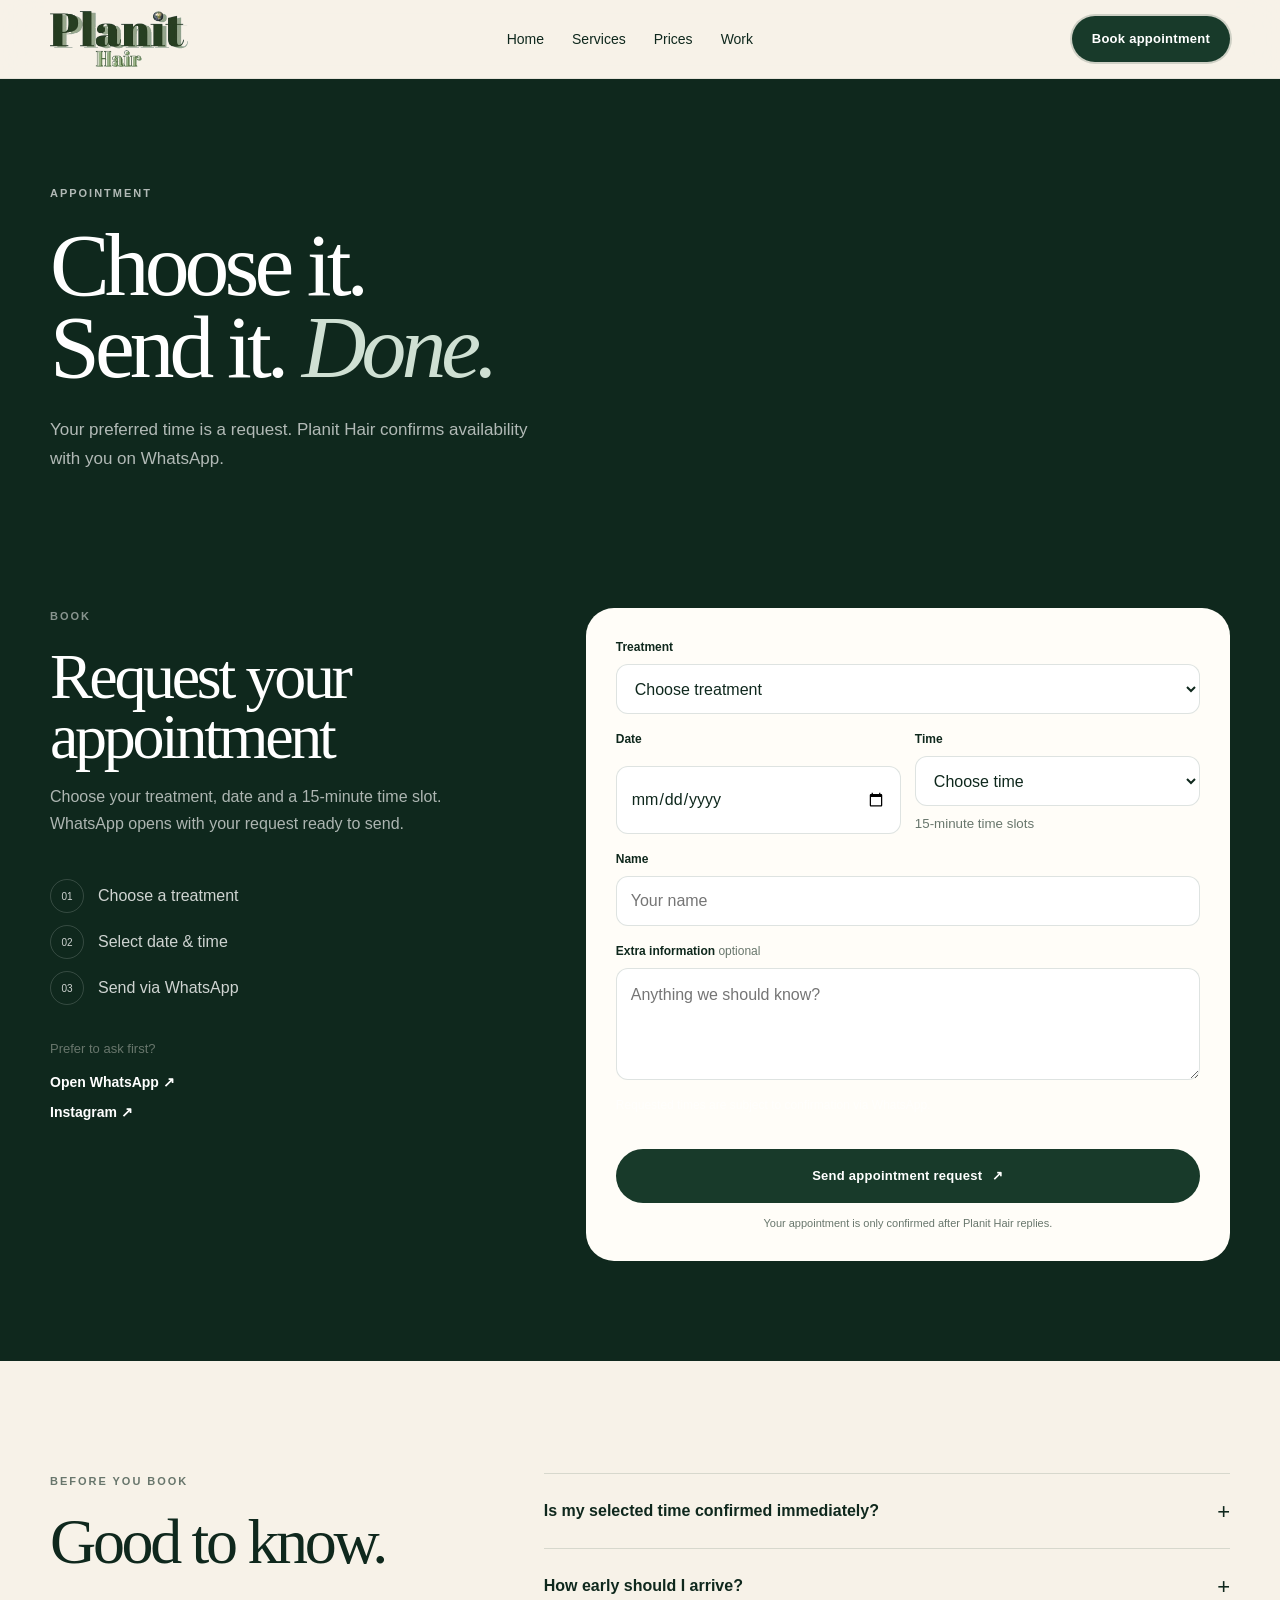
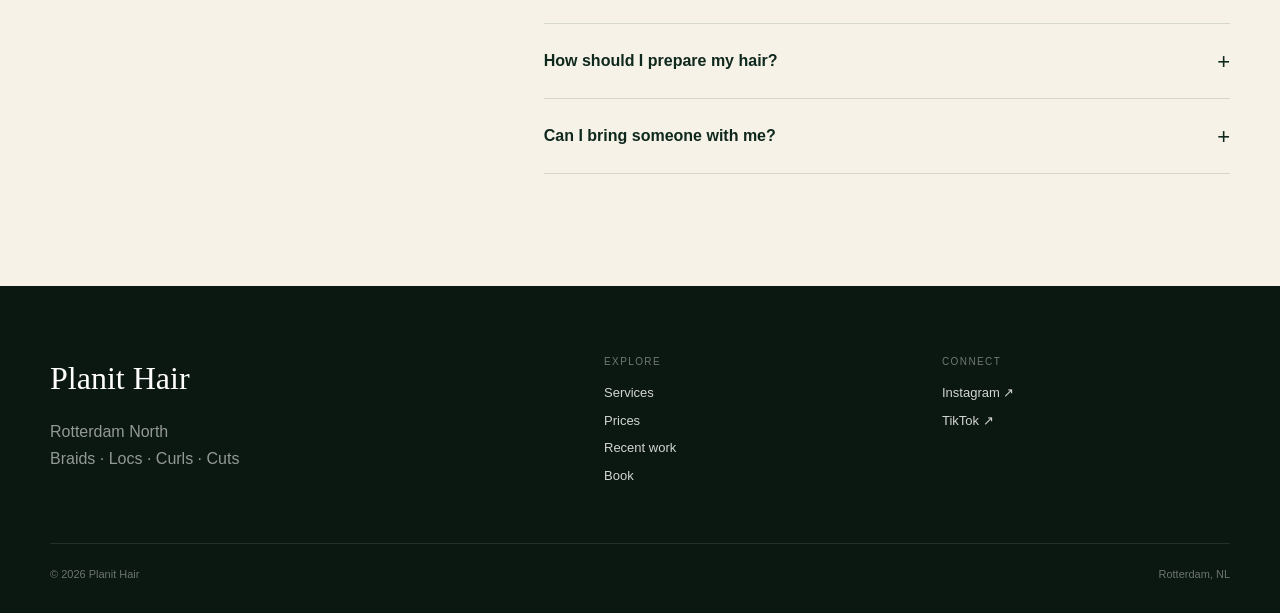
==== book.html @ baf6e661 "Launch Planit Hair multi-page customer website" ====
<!doctype html>
<html lang="en">
<head>
  <meta charset="utf-8" />
  <meta name="viewport" content="width=device-width,initial-scale=1,viewport-fit=cover" />
  <meta name="theme-color" content="#f7f2e8" />
  <title>Book Appointment | Planit Hair Rotterdam</title>
  <meta name="description" content="Request your Planit Hair appointment in Rotterdam. Choose a treatment, date and 15-minute time slot and send via WhatsApp." />
  <meta property="og:title" content="Book Appointment | Planit Hair Rotterdam" />
  <meta property="og:description" content="Request your Planit Hair appointment in Rotterdam. Choose a treatment, date and 15-minute time slot and send via WhatsApp." />
  <meta property="og:type" content="website" />
  <link rel="icon" href="/assets/images/logo.png" />
  
  <link rel="stylesheet" href="/styles.css" />
</head>
<body data-page="book" class="page-book">
  <a class="skip-link" href="#main">Skip to content</a>
  
<header class="site-header" id="top">
  <div class="shell header-inner">
    <a class="brand" href="/" aria-label="Planit Hair home"><img src="/assets/images/logo.png" alt="Planit Hair" /></a>
    
<nav class="desktop-nav" aria-label="Primary navigation">
  <a data-nav="home" href="/">Home</a>
  <a data-nav="services" href="/services">Services</a>
  <a data-nav="prices" href="/prices">Prices</a>
  <a data-nav="work" href="/work">Work</a>
</nav>
    <a class="header-cta" data-nav="book" href="/book">Book appointment</a>
    <button class="menu-button" type="button" aria-expanded="false" aria-controls="mobileMenu" aria-label="Open menu"><span></span><span></span></button>
  </div>
  
<div class="mobile-menu" id="mobileMenu" hidden>
  <div class="shell mobile-menu-inner">
    <a data-nav="home" href="/">Home</a>
    <a data-nav="services" href="/services">Services</a>
    <a data-nav="prices" href="/prices">Prices</a>
    <a data-nav="work" href="/work">Work</a>
    <a class="mobile-menu-book" data-nav="book" href="/book">Book appointment</a>
  </div>
</div>
</header>
  <main id="main">
<section class="page-hero page-hero-book">
  <div class="shell booking-top reveal"><p class="section-kicker">Appointment</p><h1>Choose it. Send it. <em>Done.</em></h1><p>Your preferred time is a request. Planit Hair confirms availability with you on WhatsApp.</p></div>
</section>
<section class="booking-section section-pad" id="book">
  <div class="shell booking-layout">
    <div class="booking-copy reveal">
      <p class="section-kicker">Book</p><h2 id="bookingHeadline">Request your appointment.</h2><p id="bookingText">Choose your treatment, date and a 15-minute time slot. WhatsApp opens with your request ready to send.</p>
      <ol class="booking-steps" aria-label="Booking process"><li><span>01</span>Choose a treatment</li><li><span>02</span>Select date & time</li><li><span>03</span>Send via WhatsApp</li></ol>
      <div class="booking-contact"><p>Prefer to ask first?</p><a data-whatsapp-direct href="https://wa.me/31634893324" target="_blank" rel="noreferrer">Open WhatsApp ↗</a><a data-instagram href="https://www.instagram.com/planithair" target="_blank" rel="noreferrer">Instagram ↗</a></div>
    </div>
    <form class="booking-form reveal" id="bookingForm" novalidate>
      <div class="field"><label for="treatment">Treatment</label><select id="treatment" name="treatment" required><option value="">Choose treatment</option></select></div>
      <div class="form-row">
        <div class="field"><label for="date">Date</label><input id="date" name="date" type="date" required /></div>
        <div class="field"><label for="time">Time</label><select id="time" name="time" required><option value="">Choose time</option></select><small>15-minute time slots</small></div>
      </div>
      <div class="field"><label for="name">Name</label><input id="name" name="name" type="text" autocomplete="name" placeholder="Your name" required /></div>
      <div class="field"><label for="notes">Extra information <span>optional</span></label><textarea id="notes" name="notes" rows="4" placeholder="Anything we should know?"></textarea></div>
      <p class="availability-note" id="availabilityNote">Requested times are subject to confirmation via WhatsApp.</p>
      <p class="form-status" id="formStatus" role="status" aria-live="polite"></p>
      <button class="button button-light" type="submit">Send appointment request <span aria-hidden="true">↗</span></button>
      <p class="form-fineprint">Your appointment is only confirmed after Planit Hair replies.</p>
    </form>
  </div>
</section>
<section class="faq-section section-pad">
  <div class="shell faq-layout">
    <div class="reveal"><p class="section-kicker">Before you book</p><h2>Good to know.</h2></div>
    <div class="faq-list reveal">
      <details><summary>Is my selected time confirmed immediately?<span>+</span></summary><p>No. Your selected time is a request. Planit Hair confirms the final appointment through WhatsApp.</p></details>
      <details><summary>How early should I arrive?<span>+</span></summary><p>Please arrive no more than 10 minutes early so the previous appointment can finish comfortably.</p></details>
      <details><summary>How should I prepare my hair?<span>+</span></summary><p>Please arrive with clean, detangled hair unless another preparation has been agreed beforehand.</p></details>
      <details><summary>Can I bring someone with me?<span>+</span></summary><p>Space is limited, so please keep guests to a minimum unless agreed in advance.</p></details>
    </div>
  </div>
</section></main>
  
<footer class="site-footer">
  <div class="shell footer-grid">
    <div><p class="footer-title">Planit Hair</p><p>Rotterdam North<br />Braids · Locs · Curls · Cuts</p></div>
    <div><p class="footer-label">Explore</p><a href="/services">Services</a><a href="/prices">Prices</a><a href="/work">Recent work</a><a href="/book">Book</a></div>
    <div><p class="footer-label">Connect</p><a data-instagram href="https://www.instagram.com/planithair" target="_blank" rel="noreferrer">Instagram ↗</a><a data-tiktok href="https://www.tiktok.com/@planithair?_t=8kdnwwmtk9r&_r=1" target="_blank" rel="noreferrer">TikTok ↗</a></div>
    <div class="footer-bottom"><span>© <span id="year"></span> Planit Hair</span><span>Rotterdam, NL</span></div>
  </div>
</footer>
<a class="mobile-book" href="/book">Book appointment</a>
  <script src="/script.js" defer></script>
</body>
</html>
---- styles.css ----
:root{--ink:#183a2a;--ink-deep:#0f281d;--cream:#f7f2e8;--paper:#fffdf8;--sage:#dfe8dd;--muted:#68766c;--line:rgba(24,58,42,.14);--accent:#183a2a;--white:#fff;--shadow:0 24px 70px rgba(15,40,29,.08);--radius-s:12px;--radius-m:18px;--radius-l:28px;--ease:cubic-bezier(.2,.7,.2,1)}
*{box-sizing:border-box}html{scroll-behavior:smooth}body{margin:0;background:var(--cream);color:var(--ink-deep);font-family:Inter,ui-sans-serif,-apple-system,BlinkMacSystemFont,"Segoe UI",sans-serif;font-size:16px;line-height:1.5;-webkit-font-smoothing:antialiased}img,video{display:block;max-width:100%}a{color:inherit;text-decoration:none}button,input,select,textarea{font:inherit}button{color:inherit}.shell{width:min(1180px,calc(100% - 32px));margin-inline:auto}.skip-link{position:fixed;left:16px;top:16px;z-index:999;background:#fff;padding:10px 14px;border-radius:8px;transform:translateY(-150%)}.skip-link:focus{transform:none}.site-header{position:sticky;top:0;z-index:50;background:rgba(247,242,232,.9);backdrop-filter:blur(18px);border-bottom:1px solid rgba(24,58,42,.08)}.header-inner{height:78px;display:grid;grid-template-columns:auto 1fr auto;align-items:center;gap:28px}.brand{width:138px}.brand img{width:100%;height:auto}.desktop-nav{justify-self:center;display:flex;gap:28px;font-size:14px}.desktop-nav a,.footer-grid a{transition:opacity .16s var(--ease)}.desktop-nav a:hover,.footer-grid a:hover{opacity:.58}.header-cta,.button,.mobile-book{min-height:46px;display:inline-flex;align-items:center;justify-content:center;border-radius:999px;font-size:13px;font-weight:800;letter-spacing:.02em}.header-cta{background:var(--ink);color:#fff;padding:0 20px}.menu-button{display:none;width:46px;height:46px;border:1px solid var(--line);border-radius:50%;background:transparent;place-content:center;gap:5px}.menu-button span{width:18px;height:1.5px;background:var(--ink);display:block}.mobile-menu{border-top:1px solid var(--line);background:var(--cream)}.mobile-menu-inner{display:grid;padding:16px 0 26px}.mobile-menu a{padding:14px 0;font-size:18px;border-bottom:1px solid var(--line)}.mobile-menu-book{border-bottom:0!important;color:var(--ink);font-weight:800}.hero{min-height:760px;display:grid;grid-template-columns:1.02fr .98fr;align-items:center;gap:72px;padding-block:74px}.eyebrow,.section-kicker{margin:0 0 22px;text-transform:uppercase;letter-spacing:.18em;font-size:11px;font-weight:800;color:var(--muted)}.eyebrow{display:flex;gap:12px;align-items:center}.eyebrow span+span:before{content:"";display:inline-block;width:26px;height:1px;background:var(--line);margin:0 12px 3px 0}.hero h1,.statement h2,.section-heading h2,.price-intro h2,.aftercare-intro h2,.booking-copy h2,.faq-layout h2{font-family:Georgia,"Times New Roman",serif;font-weight:400;letter-spacing:-.052em;line-height:.94;margin:0}.hero h1{font-size:clamp(58px,6.3vw,98px);max-width:9ch}.hero h1 em{font-weight:400;color:#496b57}.hero-intro{font-size:18px;line-height:1.7;max-width:580px;color:#53665a;margin:30px 0 0}.hero-actions{display:flex;align-items:center;gap:24px;margin-top:36px}.button{border:0;cursor:pointer;padding:0 23px;transition:transform .18s var(--ease),background .18s var(--ease),color .18s var(--ease)}.button:active{transform:scale(.98)}.button-primary{background:var(--ink);color:#fff}.button-primary:hover{background:#234d38}.text-link{display:inline-flex;align-items:center;gap:9px;font-size:13px;font-weight:800}.text-link span{transition:transform .18s var(--ease)}.text-link:hover span{transform:translate(2px,2px)}.hero-meta{display:flex;gap:18px;flex-wrap:wrap;margin-top:62px;color:var(--muted);font-size:12px;text-transform:uppercase;letter-spacing:.12em}.hero-media{margin:0;position:relative}.hero-media img{width:100%;aspect-ratio:4/5;object-fit:cover;border-radius:var(--radius-l)}.hero-media figcaption{position:absolute;left:-34px;bottom:34px;background:var(--paper);border:1px solid var(--line);padding:15px 18px;border-radius:var(--radius-s);font-family:Georgia,serif;font-size:18px;box-shadow:var(--shadow)}.section-pad{padding-block:112px}.statement{background:var(--ink-deep);color:#fff}.statement-grid{display:grid;grid-template-columns:1fr 2.2fr;gap:70px}.statement .section-kicker{color:rgba(255,255,255,.55)}.statement h2{font-size:clamp(44px,5vw,72px);max-width:13ch}.statement p:not(.section-kicker){max-width:54ch;color:rgba(255,255,255,.68);font-size:17px;line-height:1.75;margin:28px 0 0}.section-heading{display:flex;justify-content:space-between;align-items:end;gap:40px;margin-bottom:50px}.section-heading h2,.price-intro h2,.aftercare-intro h2,.faq-layout h2{font-size:clamp(42px,5vw,68px)}.section-heading>p{max-width:38ch;color:var(--muted);margin:0}.style-grid{display:grid;grid-template-columns:repeat(12,1fr);gap:18px}.style-card{position:relative;min-height:460px;overflow:hidden;border-radius:var(--radius-l);color:#fff;background:#172b20}.style-card:nth-child(1),.style-card:nth-child(4){grid-column:span 7}.style-card:nth-child(2),.style-card:nth-child(3){grid-column:span 5}.style-card img{position:absolute;inset:0;width:100%;height:100%;object-fit:cover;transition:transform .5s var(--ease)}.style-card:after{content:"";position:absolute;inset:0;background:linear-gradient(to top,rgba(8,20,14,.76),rgba(8,20,14,.02) 60%)}.style-card-content{position:absolute;z-index:2;left:28px;right:28px;bottom:28px}.style-card h3{font-family:Georgia,serif;font-size:34px;font-weight:400;margin:0 0 8px}.style-card p{max-width:44ch;color:rgba(255,255,255,.78);margin:0 0 20px}.style-card button{border:0;background:#fff;color:var(--ink);min-height:44px;padding:0 16px;border-radius:999px;font-weight:800;font-size:12px;cursor:pointer}.style-card:hover img{transform:scale(1.025)}.price-section{background:var(--paper)}.price-layout{display:grid;grid-template-columns:.8fr 1.2fr;gap:84px;align-items:start}.price-intro{position:sticky;top:120px}.price-intro>p:not(.section-kicker){max-width:36ch;color:var(--muted);line-height:1.7}.price-tabs{display:inline-flex;background:var(--cream);padding:4px;border-radius:999px;margin-top:26px}.price-tab{border:0;background:transparent;border-radius:999px;min-height:42px;padding:0 19px;font-weight:800;font-size:12px;cursor:pointer}.price-tab.is-active{background:var(--ink);color:#fff}.price-list{border-top:1px solid var(--line)}.price-item{border-bottom:1px solid var(--line)}.price-item summary{list-style:none;display:grid;grid-template-columns:1fr auto auto;gap:18px;align-items:center;min-height:82px;cursor:pointer}.price-item summary::-webkit-details-marker{display:none}.price-item h3{font-size:18px;margin:0}.price-from{color:var(--muted);font-size:13px}.price-toggle{width:34px;height:34px;border-radius:50%;background:var(--cream);display:grid;place-items:center;font-size:20px;transition:transform .18s var(--ease)}.price-item[open] .price-toggle{transform:rotate(45deg)}.price-options{padding:0 52px 20px 0}.price-row{display:flex;justify-content:space-between;gap:20px;padding:11px 0;color:#526157;border-top:1px dashed rgba(24,58,42,.1)}.price-row strong{color:var(--ink);font-size:14px}.price-note{margin:18px 0 0;color:var(--muted);font-size:13px;line-height:1.6}.social-section{background:#101914;color:#fff}.social-section .section-kicker{color:rgba(255,255,255,.48)}.social-section .section-heading h2{color:#fff}.social-section .text-link{color:#fff}.social-grid{display:grid;grid-template-columns:repeat(2,minmax(0,1fr));gap:22px;max-width:860px;margin-inline:auto}.social-card{background:#18231d;border:1px solid rgba(255,255,255,.09);padding:14px;border-radius:24px}.video-wrap{position:relative}.video-wrap video{width:100%;aspect-ratio:9/16;object-fit:cover;background:#000;border-radius:16px}.tiktok-badge{position:absolute;z-index:2;top:16px;left:16px;width:34px;height:34px;object-fit:contain}.view-count{position:absolute;z-index:2;left:16px;bottom:16px;display:inline-flex;gap:7px;align-items:center;background:rgba(0,0,0,.62);backdrop-filter:blur(10px);padding:7px 10px;border-radius:999px;font-size:13px;font-weight:800}.social-card p{color:rgba(255,255,255,.72);font-size:13px;line-height:1.6;margin:16px 4px}.social-card p a{color:#fff}.social-card-link{min-height:46px;display:flex;align-items:center;gap:9px;border-top:1px solid rgba(255,255,255,.1);padding:14px 4px 0;font-size:12px;font-weight:800}.social-card-link img{width:18px;height:18px}.social-card-link span{margin-left:auto}.aftercare-layout{display:grid;grid-template-columns:.85fr 1fr .78fr;gap:54px;align-items:start}.aftercare-intro p:not(.section-kicker){color:var(--muted);max-width:34ch}.aftercare-list{border-top:1px solid var(--line)}.care-row{padding:22px 0;border-bottom:1px solid var(--line)}.care-row span{display:block;color:var(--muted);font-size:11px;letter-spacing:.12em;margin-bottom:8px}.care-row h3{font-family:Georgia,serif;font-size:25px;font-weight:400;margin:0 0 8px}.care-row p{color:var(--muted);margin:0;line-height:1.65}.reminder{background:var(--ink);color:#fff;border-radius:var(--radius-l);padding:28px;display:grid;grid-template-columns:auto 1fr;gap:20px}.reminder>span{font-family:Georgia,serif;font-size:74px;line-height:.8}.reminder strong{font-size:15px}.reminder p{color:rgba(255,255,255,.68);font-size:13px;line-height:1.6;margin:8px 0 0}.booking-section{background:var(--ink-deep);color:#fff}.booking-layout{display:grid;grid-template-columns:.82fr 1.18fr;gap:88px;align-items:start}.booking-section .section-kicker{color:rgba(255,255,255,.5)}.booking-copy h2{font-size:clamp(46px,5vw,72px)}.booking-copy>p:not(.section-kicker){color:rgba(255,255,255,.66);max-width:44ch;line-height:1.7}.booking-steps{list-style:none;padding:0;margin:42px 0 0;display:grid;gap:12px}.booking-steps li{display:flex;align-items:center;gap:14px;color:rgba(255,255,255,.8)}.booking-steps span{width:34px;height:34px;border:1px solid rgba(255,255,255,.16);border-radius:50%;display:grid;place-items:center;font-size:10px}.booking-form{background:var(--paper);color:var(--ink-deep);padding:30px;border-radius:var(--radius-l)}.field{display:grid;gap:8px;margin-bottom:16px}.field label{font-size:12px;font-weight:800}.field label span{font-weight:500;color:var(--muted)}.field input,.field select,.field textarea{width:100%;border:1px solid var(--line);background:#fff;color:var(--ink-deep);border-radius:var(--radius-s);padding:0 14px;min-height:50px;outline:none}.field textarea{padding-top:14px;resize:vertical}.field input:focus,.field select:focus,.field textarea:focus{border-color:var(--ink);box-shadow:0 0 0 3px rgba(24,58,42,.1)}.field small{color:var(--muted)}.form-row{display:grid;grid-template-columns:1fr 1fr;gap:14px}.button-light{width:100%;background:var(--ink);color:#fff;min-height:54px;gap:10px}.form-status{min-height:20px;margin:4px 0 10px;color:#9f3128;font-size:13px}.form-fineprint{font-size:11px;color:var(--muted);text-align:center;margin:12px 0 0}.faq-layout{display:grid;grid-template-columns:.75fr 1.25fr;gap:82px}.faq-list details{border-top:1px solid var(--line)}.faq-list details:last-child{border-bottom:1px solid var(--line)}.faq-list summary{list-style:none;cursor:pointer;min-height:74px;display:flex;align-items:center;justify-content:space-between;gap:20px;font-weight:800}.faq-list summary::-webkit-details-marker{display:none}.faq-list summary span{font-size:22px;font-weight:400;transition:transform .18s var(--ease)}.faq-list details[open] summary span{transform:rotate(45deg)}.faq-list p{color:var(--muted);max-width:62ch;margin:0 0 24px;line-height:1.7}.site-footer{background:#0b1711;color:#fff;padding:68px 0 30px}.footer-grid{display:grid;grid-template-columns:1.4fr .8fr .8fr;gap:50px}.footer-title{font-family:Georgia,serif;font-size:32px;margin:0 0 14px}.footer-grid>div>p:not(.footer-title,.footer-label){color:rgba(255,255,255,.56);line-height:1.7}.footer-label{text-transform:uppercase;letter-spacing:.14em;font-size:10px;color:rgba(255,255,255,.42);margin:0 0 14px}.footer-grid a{display:block;color:rgba(255,255,255,.82);margin:8px 0;font-size:13px}.footer-bottom{grid-column:1/-1;border-top:1px solid rgba(255,255,255,.1);padding-top:22px;display:flex;justify-content:space-between;color:rgba(255,255,255,.4);font-size:11px}.mobile-book{display:none}.reveal{opacity:0;transform:translateY(12px);transition:opacity .5s var(--ease),transform .5s var(--ease)}.reveal.is-visible{opacity:1;transform:none}:focus-visible{outline:3px solid #7ea48c;outline-offset:3px}
@media(max-width:900px){.desktop-nav,.header-cta{display:none}.header-inner{grid-template-columns:1fr auto}.menu-button{display:grid}.hero{grid-template-columns:1fr;gap:42px;min-height:auto;padding-top:48px}.hero h1{max-width:10ch}.hero-media{max-width:680px}.hero-media figcaption{left:18px}.statement-grid,.price-layout,.aftercare-layout,.booking-layout,.faq-layout{grid-template-columns:1fr;gap:44px}.price-intro{position:static}.style-card:nth-child(n){grid-column:span 6;min-height:420px}.social-grid{max-width:none}.section-pad{padding-block:82px}}
@media(max-width:620px){.shell{width:min(100% - 24px,1180px)}.site-header{position:sticky}.header-inner{height:66px}.brand{width:112px}.hero{padding-top:30px;padding-bottom:66px;gap:30px}.hero h1{font-size:55px}.hero-intro{font-size:16px}.hero-actions{align-items:flex-start;flex-direction:column;gap:18px}.hero-meta{margin-top:40px}.hero-media img{border-radius:20px}.hero-media figcaption{left:12px;bottom:12px;font-size:15px}.section-pad{padding-block:68px}.statement-grid{gap:26px}.statement h2,.section-heading h2,.price-intro h2,.aftercare-intro h2,.faq-layout h2{font-size:43px}.section-heading{align-items:flex-start;flex-direction:column;gap:18px;margin-bottom:32px}.style-grid{display:flex;overflow-x:auto;gap:12px;margin-inline:-12px;padding-inline:12px;scroll-snap-type:x mandatory;scrollbar-width:none}.style-grid::-webkit-scrollbar{display:none}.style-card:nth-child(n){flex:0 0 84vw;min-height:470px;scroll-snap-align:start}.style-card-content{left:20px;right:20px;bottom:20px}.price-layout{gap:32px}.price-item summary{min-height:72px}.social-grid{display:flex;overflow-x:auto;gap:12px;margin-inline:-12px;padding-inline:12px;scroll-snap-type:x mandatory;scrollbar-width:none}.social-grid::-webkit-scrollbar{display:none}.social-card{flex:0 0 82vw;scroll-snap-align:start}.aftercare-layout{gap:30px}.booking-layout{gap:36px}.booking-form{padding:20px;border-radius:20px}.form-row{grid-template-columns:1fr}.faq-layout{gap:28px}.footer-grid{grid-template-columns:1fr 1fr}.footer-grid>div:first-child{grid-column:1/-1}.mobile-book{position:fixed;z-index:45;left:12px;right:12px;bottom:max(12px,env(safe-area-inset-bottom));display:flex;background:var(--ink);color:#fff;box-shadow:0 12px 30px rgba(15,40,29,.22)}.site-footer{padding-bottom:96px}}
@media(prefers-reduced-motion:reduce){html{scroll-behavior:auto}.reveal{opacity:1;transform:none;transition:none}.style-card img,.text-link span,.price-toggle,.faq-list summary span{transition:none}}


/* Mobile-first hero + touch polish */
@media(max-width:620px){
  .site-header{background:rgba(247,242,232,.96)}
  .hero{
    position:relative;
    width:100%;
    max-width:none;
    height:calc(100vh - 66px);
    height:calc(100svh - 66px);
    min-height:0;
    margin:0;
    padding:0;
    display:block;
    overflow:hidden;
    isolation:isolate;
    background:var(--ink-deep);
  }
  .hero::before{
    content:"";
    position:absolute;
    inset:0;
    z-index:1;
    background:rgba(7,24,16,.44);
    pointer-events:none;
  }
  .hero-media{
    position:absolute;
    inset:0;
    z-index:0;
    width:100%;
    max-width:none;
    height:100%;
    margin:0;
  }
  .hero-media img{
    width:100%;
    height:100%;
    aspect-ratio:auto;
    object-fit:cover;
    object-position:center 24%;
    border-radius:0;
  }
  .hero-media figcaption{display:none}
  .hero-copy{
    position:relative;
    z-index:2;
    width:100%;
    height:100%;
    padding:clamp(20px,5vw,28px) 18px max(28px,env(safe-area-inset-bottom));
    display:flex;
    flex-direction:column;
    justify-content:flex-end;
    color:#fff;
  }
  .hero .eyebrow{
    margin:0 0 14px;
    color:rgba(255,255,255,.78);
  }
  .hero .eyebrow span+span:before{background:rgba(255,255,255,.34)}
  .hero h1{
    max-width:10ch;
    font-size:clamp(43px,13.4vw,57px);
    line-height:.91;
    letter-spacing:-.055em;
    color:#fff;
  }
  .hero h1 em{color:#e5eee7}
  .hero-intro{
    max-width:34ch;
    margin:16px 0 0;
    color:rgba(255,255,255,.82);
    font-size:14px;
    line-height:1.52;
  }
  .hero-actions{
    margin-top:20px;
    flex-direction:row;
    align-items:center;
    gap:18px;
  }
  .hero-actions .button-primary{
    min-height:50px;
    padding:0 20px;
    background:#fff;
    color:var(--ink-deep);
  }
  .hero-actions .text-link{display:none}
  .hero-meta{display:none}
  .mobile-book{
    transition:transform .2s var(--ease),opacity .2s var(--ease);
    will-change:transform,opacity;
  }
  .mobile-book.is-hidden{
    opacity:0;
    transform:translateY(calc(100% + 26px));
    pointer-events:none;
  }
  .social-grid{
    scroll-padding-inline:12px;
    overscroll-behavior-inline:contain;
  }
  .social-card{
    flex-basis:82vw;
    scroll-snap-align:start;
    scroll-snap-stop:always;
  }
  .video-wrap video{
    touch-action:manipulation;
  }
}
@media(max-width:370px){
  .hero-copy{padding-inline:16px}
  .hero h1{font-size:clamp(40px,13vw,48px)}
  .hero-intro{font-size:13px;line-height:1.45}
  .hero-actions{margin-top:16px}
}


/* Immersive scroll story */
.hero-story{
  position:relative;
  height:300vh;
  height:300svh;
  background:var(--ink-deep);
}
.hero-story .hero{
  position:sticky;
  top:78px;
  width:100%;
  max-width:none;
  height:calc(100vh - 78px);
  height:calc(100svh - 78px);
  min-height:620px;
  margin:0;
  padding:0;
  display:block;
  overflow:hidden;
  color:#fff;
  background:var(--ink-deep);
  isolation:isolate;
}
.hero-slides,
.hero-slide,
.hero-shade{
  position:absolute;
  inset:0;
}
.hero-slide{
  margin:0;
  opacity:0;
  transform:scale(1.025);
  transition:opacity .48s var(--ease),transform .8s var(--ease);
  will-change:opacity,transform;
}
.hero-slide.is-active{
  opacity:1;
  transform:scale(1);
}
.hero-slide img{
  width:100%;
  height:100%;
  object-fit:cover;
  object-position:center 28%;
}
.hero-slide:nth-child(2) img{object-position:center 34%}
.hero-slide:nth-child(3) img{object-position:center 30%}
.hero-shade{
  z-index:1;
  background:linear-gradient(90deg,rgba(7,21,14,.74) 0%,rgba(7,21,14,.42) 44%,rgba(7,21,14,.12) 78%),linear-gradient(0deg,rgba(6,18,12,.48) 0%,transparent 42%);
  pointer-events:none;
}
.hero-story-content{
  position:relative;
  z-index:2;
  height:100%;
}
.hero-story-panel{
  position:absolute;
  left:0;
  top:50%;
  width:min(720px,66vw);
  opacity:0;
  transform:translate3d(0,18px,0);
  pointer-events:none;
  transition:opacity .28s var(--ease),transform .34s var(--ease);
}
.hero-story-panel.is-active{
  opacity:1;
  transform:translate3d(0,-50%,0);
  pointer-events:auto;
}
.hero-story-panel:not(.is-active){
  transform:translate3d(0,calc(-50% + 18px),0);
}
.hero-story-panel .eyebrow{color:rgba(255,255,255,.72)}
.hero-story-panel .eyebrow span+span:before{background:rgba(255,255,255,.3)}
.hero-story-panel h1,
.hero-story-panel h2{
  margin:0;
  color:#fff;
  font-family:Georgia,"Times New Roman",serif;
  font-weight:400;
  letter-spacing:-.055em;
  line-height:.92;
  font-size:clamp(58px,7vw,104px);
  max-width:10ch;
}
.hero-story-panel h1 em,
.hero-story-panel h2 em{
  color:#dce8df;
  font-weight:400;
}
.hero-story-panel .hero-intro{
  color:rgba(255,255,255,.8);
  max-width:48ch;
}
.hero-story-panel .button-primary{
  background:#fff;
  color:var(--ink-deep);
}
.hero-story-panel .text-link{color:#fff}
.hero-final-cta{margin-top:30px}
.hero-story-progress{
  position:absolute;
  z-index:3;
  right:32px;
  top:50%;
  display:grid;
  gap:10px;
  transform:translateY(-50%);
}
.hero-story-progress span{
  display:block;
  width:3px;
  height:34px;
  background:rgba(255,255,255,.28);
  border-radius:99px;
  transition:height .2s var(--ease),background .2s var(--ease);
}
.hero-story-progress span.is-active{
  height:54px;
  background:#fff;
}
.hero-scroll-cue{
  position:absolute;
  z-index:3;
  right:32px;
  bottom:28px;
  display:flex;
  align-items:center;
  gap:10px;
  color:rgba(255,255,255,.72);
  font-size:10px;
  font-weight:800;
  text-transform:uppercase;
  letter-spacing:.16em;
}
.hero-scroll-cue span{
  font-size:15px;
  animation:heroCue 1.6s var(--ease) infinite;
}
@keyframes heroCue{
  0%,100%{transform:translateY(0);opacity:.5}
  50%{transform:translateY(5px);opacity:1}
}
@media(max-width:900px){
  .hero-story .hero{
    top:66px;
    height:calc(100vh - 66px);
    height:calc(100svh - 66px);
    min-height:0;
  }
  .hero-story-content{width:100%;max-width:none}
  .hero-story-panel{
    left:18px;
    right:18px;
    top:auto;
    bottom:max(30px,env(safe-area-inset-bottom));
    width:auto;
    transform:translate3d(0,16px,0);
  }
  .hero-story-panel.is-active{transform:none}
  .hero-story-panel:not(.is-active){transform:translate3d(0,16px,0)}
  .hero-story-panel h1,
  .hero-story-panel h2{
    font-size:clamp(43px,13.4vw,58px);
    max-width:10ch;
  }
  .hero-story-panel .hero-intro{
    margin-top:16px;
    font-size:14px;
    line-height:1.52;
    max-width:34ch;
  }
  .hero-story-panel .hero-actions{
    margin-top:20px;
    flex-direction:row;
    align-items:center;
  }
  .hero-story-panel .hero-actions .text-link{display:none}
  .hero-story-progress{
    right:18px;
    top:22px;
    transform:none;
    display:flex;
    gap:6px;
  }
  .hero-story-progress span{
    width:28px;
    height:3px;
  }
  .hero-story-progress span.is-active{
    width:48px;
    height:3px;
  }
  .hero-scroll-cue{
    right:auto;
    left:18px;
    bottom:auto;
    top:20px;
  }
}
@media(max-width:620px){
  .hero-story{height:300svh}
  .hero-story .hero{
    width:100%;
    height:calc(100svh - 66px);
    margin:0;
  }
  .hero-story .hero::before{display:none}
  .hero-story .hero-media{display:none}
  .hero-story-panel{padding:0}
  .hero-story-panel .eyebrow{margin-bottom:13px}
  .hero-story-panel .hero-actions .button-primary{min-height:50px}
  .hero-slide:nth-child(1) img{object-position:center 24%}
  .hero-slide:nth-child(2) img{object-position:center 34%}
  .hero-slide:nth-child(3) img{object-position:center 30%}
}
@media(prefers-reduced-motion:reduce){
  .hero-story{
    height:auto;
  }
  .hero-story .hero{
    position:relative;
    top:0;
  }
  .hero-slide,
  .hero-story-panel{
    transition:none;
  }
  .hero-slide:not(:first-child),
  .hero-story-panel:not(:first-of-type),
  .hero-story-progress,
  .hero-scroll-cue{
    display:none;
  }
  .hero-scroll-cue span{animation:none}
}


/* Hero story v2 — one gesture, one frame */
.hero-story{
  height:calc(100vh - 78px);
  height:calc(100svh - 78px);
  min-height:620px;
  background:var(--ink-deep);
}
.hero-story .hero{
  position:relative;
  top:0;
  height:100%;
  min-height:100%;
}
.hero-story-progress{
  z-index:4;
}
.hero-story-progress button{
  appearance:none;
  border:0;
  padding:0;
  display:block;
  width:3px;
  height:30px;
  background:rgba(255,255,255,.28);
  border-radius:99px;
  cursor:pointer;
  transition:height .22s var(--ease),width .22s var(--ease),background .22s var(--ease),opacity .22s var(--ease);
}
.hero-story-progress button:hover{background:rgba(255,255,255,.6)}
.hero-story-progress button.is-active{
  height:52px;
  background:#fff;
}
.hero-frame-count{
  position:absolute;
  z-index:4;
  right:31px;
  top:calc(50% + 145px);
  display:flex;
  gap:5px;
  align-items:baseline;
  color:#fff;
  font-variant-numeric:tabular-nums;
}
.hero-frame-count strong{font:400 22px/1 Georgia,serif}
.hero-frame-count span{font-size:10px;letter-spacing:.12em;color:rgba(255,255,255,.55)}
.hero-next-control{
  position:absolute;
  z-index:4;
  right:28px;
  bottom:26px;
  border:0;
  background:transparent;
  color:#fff;
  min-height:44px;
  padding:0;
  display:flex;
  align-items:center;
  gap:11px;
  cursor:pointer;
  text-transform:uppercase;
  letter-spacing:.15em;
  font-size:10px;
  font-weight:800;
}
.hero-next-control b{
  width:38px;height:38px;border:1px solid rgba(255,255,255,.36);border-radius:50%;
  display:grid;place-items:center;font-size:15px;font-weight:400;
  transition:transform .2s var(--ease),background .2s var(--ease),color .2s var(--ease);
}
.hero-next-control:hover b{transform:translateY(3px);background:#fff;color:var(--ink-deep)}
.hero-slide{
  transform:scale(1.045);
  filter:saturate(.92);
  transition:opacity .55s var(--ease),transform .9s var(--ease),filter .55s var(--ease);
}
.hero-slide.is-active{transform:scale(1);filter:saturate(1)}
.hero-story-panel{
  transition:opacity .36s var(--ease),transform .42s var(--ease);
}
.hero-story.is-changing .hero-slide.is-active img{
  animation:heroImageSettle .7s var(--ease) both;
}
@keyframes heroImageSettle{
  from{transform:scale(1.018)}
  to{transform:scale(1)}
}

/* Recent work lookbook */
.work-section{
  overflow:hidden;
  background:var(--cream);
}
.work-heading{
  display:grid;
  grid-template-columns:1fr auto;
  align-items:end;
  gap:48px;
  margin-bottom:42px;
}
.work-heading h2{
  margin:0;
  font:400 clamp(44px,5.4vw,76px)/.94 Georgia,"Times New Roman",serif;
  letter-spacing:-.052em;
}
.work-heading-copy{
  width:min(390px,36vw);
  color:var(--muted);
  line-height:1.65;
}
.work-heading-copy p{margin:0 0 12px}
.work-heading-copy span{
  color:var(--ink);
  text-transform:uppercase;
  letter-spacing:.14em;
  font-size:10px;
  font-weight:800;
}
.work-rail-wrap{width:min(1440px,100%);margin-inline:auto}
.work-rail{
  display:grid;
  grid-auto-flow:column;
  grid-template-rows:repeat(2,235px);
  grid-auto-columns:215px;
  gap:14px;
  overflow-x:auto;
  overscroll-behavior-inline:contain;
  scroll-snap-type:x proximity;
  scroll-padding-inline:max(16px,calc((100vw - 1180px)/2));
  padding:0 max(16px,calc((100vw - 1180px)/2)) 10px;
  scrollbar-width:none;
  cursor:grab;
  user-select:none;
  touch-action:pan-x pan-y;
}
.work-rail::-webkit-scrollbar{display:none}
.work-rail.is-dragging{cursor:grabbing;scroll-snap-type:none}
.work-card{
  position:relative;
  margin:0;
  min-width:0;
  overflow:hidden;
  border-radius:18px;
  background:#d9dfd7;
  color:#fff;
  scroll-snap-align:center;
  isolation:isolate;
}
.work-card-tall{grid-row:span 2}
.work-card img{
  width:100%;
  height:100%;
  object-fit:cover;
  pointer-events:none;
  transition:transform .6s var(--ease),filter .4s var(--ease);
}
.work-card::after{
  content:"";
  position:absolute;
  inset:0;
  background:linear-gradient(to top,rgba(8,20,14,.72),transparent 48%);
  pointer-events:none;
}
.work-card>div{
  position:absolute;
  z-index:2;
  left:16px;right:16px;bottom:15px;
  display:flex;
  align-items:end;
  justify-content:space-between;
  gap:12px;
}
.work-card span{
  font-size:10px;
  letter-spacing:.14em;
  color:rgba(255,255,255,.65);
}
.work-card strong{
  font:400 21px/1.05 Georgia,serif;
  text-align:right;
}
.work-card:hover img{transform:scale(1.035)}
.work-progress{
  width:min(1180px,calc(100% - 32px));
  height:1px;
  margin:22px auto 0;
  background:rgba(24,58,42,.15);
  overflow:hidden;
}
.work-progress span{
  display:block;
  width:16%;
  height:100%;
  background:var(--ink);
  transform-origin:left center;
  transition:width .12s linear;
}

/* gentle life elsewhere */
.style-card,
.social-card,
.reminder,
.booking-form{
  transition:transform .25s var(--ease),box-shadow .25s var(--ease);
}
@media(hover:hover){
  .style-card:hover{transform:translateY(-3px)}
  .social-card:hover{transform:translateY(-3px)}
  .reminder:hover,.booking-form:hover{transform:translateY(-2px)}
}

.statement,.styles-section,.price-section,.social-section,.aftercare-section,.booking-section,.faq-section,.work-section{
  scroll-margin-top:78px;
}

@media(max-width:900px){
  .hero-story{
    height:calc(100vh - 66px);
    height:calc(100svh - 66px);
    min-height:0;
  }
  .hero-story .hero{top:0;height:100%}
  .hero-story-progress{
    right:18px;
    top:20px;
    transform:none;
    display:flex;
    gap:6px;
  }
  .hero-story-progress button{
    width:24px;
    height:3px;
  }
  .hero-story-progress button.is-active{
    width:44px;
    height:3px;
  }
  .hero-frame-count{
    right:18px;
    top:39px;
  }
  .hero-next-control{
    left:18px;
    right:auto;
    bottom:max(18px,env(safe-area-inset-bottom));
  }
  .hero-story-panel{
    bottom:max(82px,calc(env(safe-area-inset-bottom) + 68px));
  }
  .work-heading{
    grid-template-columns:1fr;
    gap:18px;
  }
  .work-heading-copy{width:min(100%,520px)}
}
@media(max-width:620px){
  .hero-story{height:calc(100svh - 66px)}
  .hero-story-panel h1,.hero-story-panel h2{
    font-size:clamp(42px,12.4vw,54px);
    max-width:11ch;
  }
  .hero-story-panel .hero-intro{max-width:31ch}
  .hero-slide:nth-child(1) img{object-position:center 25%}
  .hero-slide:nth-child(2) img{object-position:center 32%}
  .hero-slide:nth-child(3) img{object-position:center 30%}
  .hero-slide:nth-child(4) img{object-position:center 25%}
  .hero-frame-count strong{font-size:18px}
  .hero-frame-count span{font-size:9px}
  .work-section{padding-bottom:76px}
  .work-heading{margin-bottom:28px}
  .work-heading h2{font-size:48px}
  .work-heading-copy p{font-size:14px}
  .work-rail{
    display:flex;
    gap:10px;
    padding:0 12px 8px;
    scroll-padding-inline:12px;
    scroll-snap-type:x mandatory;
    cursor:auto;
  }
  .work-card,.work-card-tall{
    flex:0 0 min(64vw,250px);
    height:min(80vw,312px);
    grid-row:auto;
    scroll-snap-align:center;
    scroll-snap-stop:always;
  }
  .work-card strong{font-size:19px}
  .work-progress{width:calc(100% - 24px);margin-top:17px}
  .statement,.styles-section,.price-section,.social-section,.aftercare-section,.booking-section,.faq-section,.work-section{
    scroll-margin-top:66px;
  }
}
@media(prefers-reduced-motion:reduce){
  .hero-story{
    height:calc(100vh - 78px);
    height:calc(100svh - 78px);
  }
  .hero-story .hero{position:relative;top:0}
  .hero-slide:not(:first-child),
  .hero-story-panel:not(:first-of-type){display:none}
  .hero-story-progress,.hero-frame-count,.hero-next-control{display:none}
  .work-card img,.style-card,.social-card,.reminder,.booking-form{transition:none}
}

/* ===== Multi-page launch layer ===== */
.desktop-nav a.is-active{opacity:1;font-weight:800}
.desktop-nav a.is-active::after{content:"";display:block;height:1px;background:currentColor;margin-top:5px}
.header-cta.is-active{box-shadow:0 0 0 2px rgba(24,58,42,.18)}
.hero-story{height:calc(100vh - 78px)!important;height:calc(100svh - 78px)!important;min-height:620px!important}
.hero-story .hero{height:100%!important;min-height:100%!important;top:0!important}
.hero-panel-cta{margin-top:28px}
.hero-story-panel{pointer-events:none}
.hero-story-panel.is-active{pointer-events:auto}
.hero-frame-count{top:calc(50% + 108px)}
.hero-story-progress button{border:0}
.hero-slide:nth-child(1) img{object-position:center 35%}
.hero-slide:nth-child(2) img{object-position:center 42%}
.hero-slide:nth-child(3) img{object-position:center 30%}
.route-section{background:var(--paper)}
.route-grid{display:grid;grid-template-columns:repeat(2,minmax(0,1fr));gap:14px}
.route-grid-two{grid-template-columns:repeat(2,minmax(0,1fr))}
.route-card{min-height:240px;border:1px solid var(--line);border-radius:24px;padding:25px;display:grid;grid-template-columns:auto 1fr auto;align-items:start;gap:18px;background:var(--cream);transition:transform .22s var(--ease),background .22s var(--ease),box-shadow .22s var(--ease)}
.route-card>span{font-size:10px;letter-spacing:.14em;color:var(--muted)}
.route-card>div{align-self:end}
.route-card p{margin:0 0 8px;text-transform:uppercase;letter-spacing:.15em;font-size:10px;font-weight:800;color:var(--muted)}
.route-card h3{margin:0;font:400 clamp(28px,3vw,42px)/1 Georgia,serif;letter-spacing:-.04em;max-width:12ch}
.route-card>b{font-size:20px;font-weight:400}
.route-card-dark{background:var(--ink-deep);color:#fff;border-color:transparent}
.route-card-dark p,.route-card-dark>span{color:rgba(255,255,255,.6)}
@media(hover:hover){.route-card:hover{transform:translateY(-4px);box-shadow:var(--shadow)}}
.gallery-grid{width:min(1180px,calc(100% - 32px));margin-inline:auto;display:grid;grid-template-columns:repeat(12,1fr);gap:14px}
.gallery-card{position:relative;grid-column:span 4;aspect-ratio:4/5;border:0;padding:0;border-radius:20px;overflow:hidden;background:#d8ded6;color:#fff;cursor:pointer;text-align:left;isolation:isolate}
.gallery-card:nth-child(5n+1){grid-column:span 5}.gallery-card:nth-child(5n+2){grid-column:span 3}.gallery-card:nth-child(5n+3){grid-column:span 4}.gallery-card:nth-child(5n+4){grid-column:span 7;aspect-ratio:16/10}.gallery-card:nth-child(5n){grid-column:span 5;aspect-ratio:16/10}
.gallery-card img{width:100%;height:100%;object-fit:cover;transition:transform .65s var(--ease),filter .35s var(--ease)}
.gallery-card-shade{position:absolute;inset:0;background:linear-gradient(to top,rgba(7,20,13,.72),transparent 48%);z-index:1}
.gallery-card-meta{position:absolute;z-index:2;left:17px;right:17px;bottom:16px;display:grid;grid-template-columns:auto 1fr auto;gap:10px;align-items:end}
.gallery-card-meta small{font-size:9px;letter-spacing:.13em;color:rgba(255,255,255,.66)}
.gallery-card-meta strong{font:400 22px/1 Georgia,serif;text-align:right}.gallery-card-meta i{font-style:normal}
@media(hover:hover){.gallery-card:hover img{transform:scale(1.035);filter:saturate(1.05)}}
.gallery-grid-preview .gallery-card:nth-child(n+6){display:none}
.page-hero{padding:84px 0 72px;background:var(--cream)}
.page-hero-grid{display:grid;grid-template-columns:1fr .82fr;gap:72px;align-items:center}
.page-hero-copy h1,.booking-top h1{margin:0;font:400 clamp(58px,7vw,104px)/.92 Georgia,"Times New Roman",serif;letter-spacing:-.055em;max-width:10ch}
.page-hero-copy h1 em,.booking-top h1 em{font-weight:400;color:#496b57}
.page-hero-copy>p:not(.section-kicker),.booking-top>p:not(.section-kicker){max-width:52ch;color:var(--muted);font-size:17px;line-height:1.7;margin:28px 0 0}
.page-hero-actions{display:flex;align-items:center;gap:22px;margin-top:30px}
.page-hero-media{margin:0;overflow:hidden;border-radius:28px;min-height:560px}
.page-hero-media img{width:100%;height:100%;min-height:560px;object-fit:cover}
.page-hero-services .page-hero-media img{object-position:center 38%}.page-hero-work .page-hero-media img{object-position:center 40%}
.page-hero-compact .page-hero-media{min-height:460px}.page-hero-compact .page-hero-media img{min-height:460px}
.page-hero-book{padding-bottom:20px;background:var(--ink-deep);color:#fff}.booking-top{padding-top:22px;padding-bottom:42px}
.booking-top .section-kicker,.booking-top>p:not(.section-kicker){color:rgba(255,255,255,.68)}.booking-top h1 em{color:#cfe0d3}
.booking-contact{margin-top:34px;display:grid;gap:9px}.booking-contact p{margin:0 0 4px;color:var(--muted);font-size:13px}.booking-contact a{font-weight:800;font-size:14px}
.work-page-section{background:var(--paper)}.split-cta{background:var(--sage)}.split-cta-inner{display:flex;justify-content:space-between;align-items:end;gap:40px}
.split-cta h2,.final-cta h2{margin:0;font:400 clamp(44px,6vw,82px)/.94 Georgia,serif;letter-spacing:-.05em}
.final-cta{background:var(--paper)}.final-cta-inner{text-align:center;display:grid;justify-items:center}.final-cta-inner p:not(.section-kicker){max-width:48ch;color:var(--muted);font-size:17px}.final-cta .button{margin-top:18px}
.booking-section{padding-top:72px}.booking-form,.booking-form *{min-width:0}.booking-form input,.booking-form select,.booking-form textarea{display:block;width:100%;max-width:100%;min-width:0}.booking-form input[type="date"]{-webkit-appearance:none;appearance:none;min-height:58px}.form-row{grid-template-columns:minmax(0,1fr) minmax(0,1fr)}.field{min-width:0}
.availability-note{margin:0;color:rgba(255,255,255,.65);font-size:12px;line-height:1.55}.page-book .mobile-book{display:none!important}.page-book .booking-section{padding-bottom:100px}
@media(max-width:900px){
  .hero-story{height:calc(100svh - 66px)!important;min-height:0!important}.hero-story .hero{height:100%!important}.hero-frame-count{top:40px}.hero-story-panel{bottom:max(78px,calc(env(safe-area-inset-bottom) + 70px))}.hero-panel-cta{margin-top:20px;min-height:48px}
  .page-hero{padding:54px 0}.page-hero-grid{grid-template-columns:1fr;gap:32px}.page-hero-media,.page-hero-media img,.page-hero-compact .page-hero-media,.page-hero-compact .page-hero-media img{min-height:0}.page-hero-media img{aspect-ratio:4/4.8}
  .gallery-card{grid-column:span 6!important;aspect-ratio:4/5!important}
}
@media(max-width:620px){
  .header-inner{height:66px}.brand{width:104px}.menu-button{width:42px;height:42px}.hero-story{height:calc(100svh - 66px)!important}.hero-story-panel{left:16px;right:16px}.hero-story-panel h1,.hero-story-panel h2{font-size:clamp(39px,11.8vw,52px);max-width:10.5ch}.hero-story-panel .hero-intro{font-size:13.5px;max-width:31ch}.hero-story-progress{right:16px}.hero-frame-count{right:16px}.hero-next-control{left:16px}.hero-slide:nth-child(1) img{object-position:center 34%}.hero-slide:nth-child(2) img{object-position:center 42%}.hero-slide:nth-child(3) img{object-position:center 28%}
  .section-pad{padding-block:76px}.route-grid,.route-grid-two{grid-template-columns:1fr}.route-card{min-height:170px;padding:21px}
  .gallery-grid{width:calc(100% - 24px);grid-template-columns:repeat(2,minmax(0,1fr));gap:8px}.gallery-card{grid-column:span 1!important;aspect-ratio:4/5!important;border-radius:14px}.gallery-card:nth-child(3n+1){grid-column:span 2!important;aspect-ratio:16/11!important}.gallery-card-meta{left:12px;right:12px;bottom:12px}.gallery-card-meta strong{font-size:17px}.gallery-grid-preview .gallery-card:nth-child(n+5){display:none}
  .page-hero{padding:42px 0 54px}.page-hero-copy h1,.booking-top h1{font-size:clamp(46px,14vw,64px);max-width:9ch}.page-hero-copy>p:not(.section-kicker),.booking-top>p:not(.section-kicker){font-size:15px;margin-top:20px}.page-hero-actions{align-items:flex-start;flex-direction:column}.page-hero-media{border-radius:20px}.page-hero-media img{aspect-ratio:4/5}.split-cta-inner{align-items:flex-start;flex-direction:column}
  .form-row{grid-template-columns:minmax(0,1fr)!important}.booking-form{padding:24px 18px!important;border-radius:24px!important;overflow:hidden}.booking-form .button{width:100%}.booking-section{padding-bottom:92px}
}
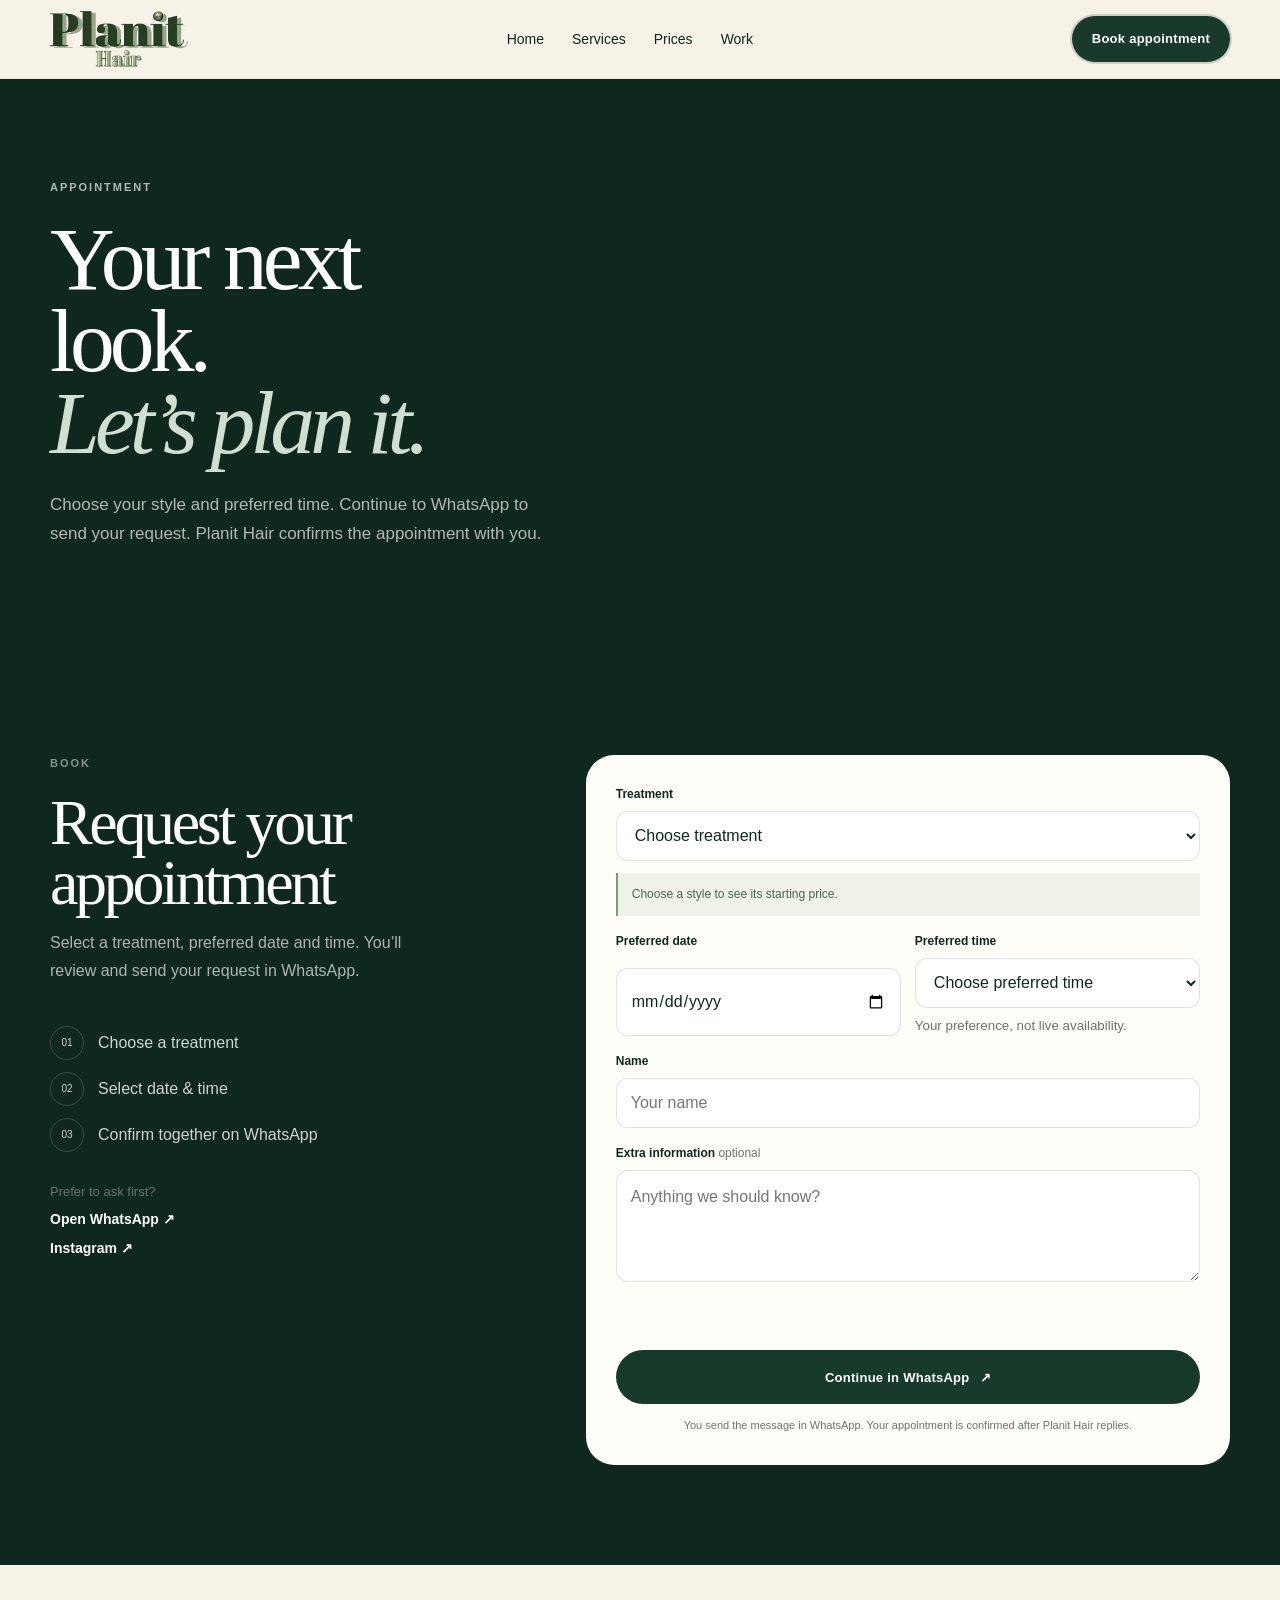
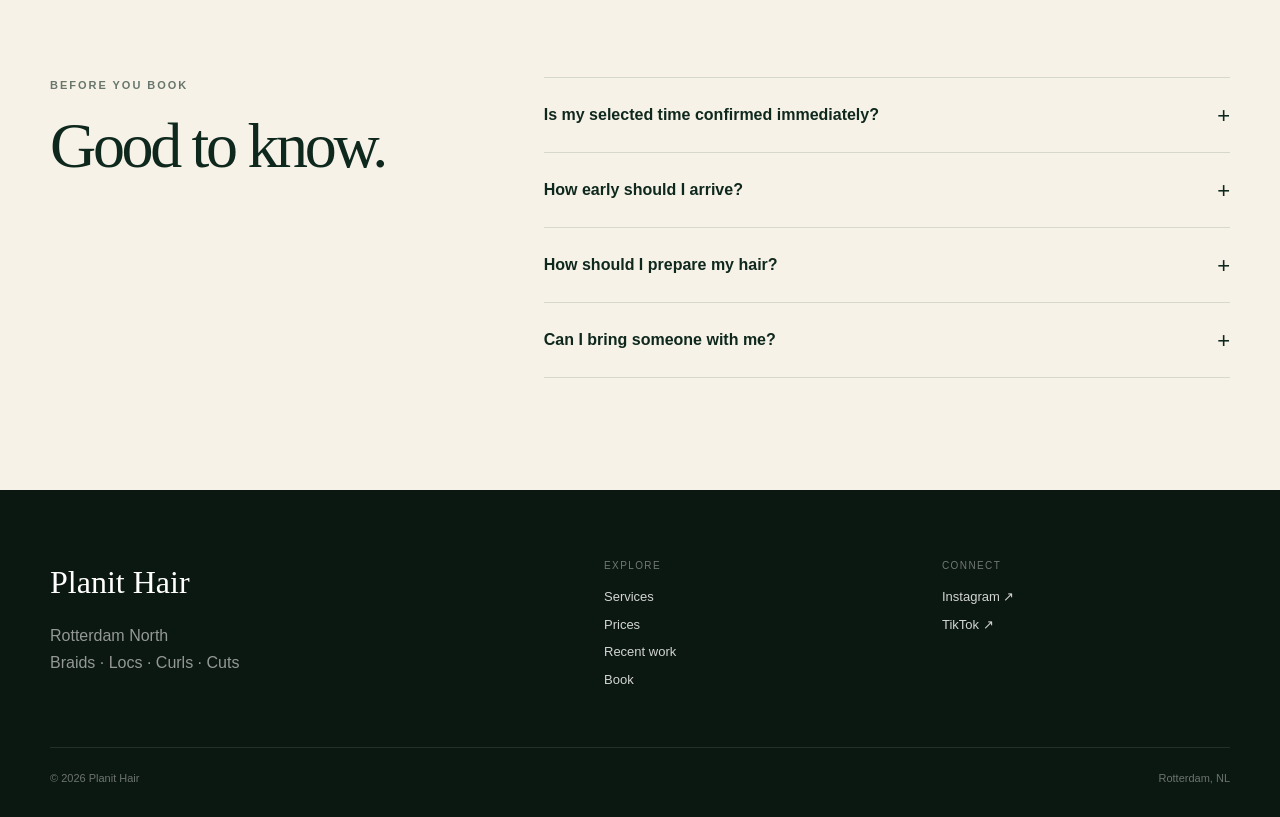
==== commit 604da45c: "Improve customer journey with visible prices and clearer appointment requests" ====
--- a/book.html
+++ b/book.html
@@ -12,6 +12,7 @@
   <link rel="icon" href="/assets/images/logo.png" />
   
   <link rel="stylesheet" href="/styles.css" />
+<link rel="stylesheet" href="/customer-journey.css" />
 </head>
 <body data-page="book" class="page-book">
   <a class="skip-link" href="#main">Skip to content</a>
@@ -42,27 +43,27 @@
 </header>
   <main id="main">
 <section class="page-hero page-hero-book">
-  <div class="shell booking-top reveal"><p class="section-kicker">Appointment</p><h1>Choose it. Send it. <em>Done.</em></h1><p>Your preferred time is a request. Planit Hair confirms availability with you on WhatsApp.</p></div>
+  <div class="shell booking-top reveal"><p class="section-kicker">Appointment</p><h1>Your next look.<br /><em>Let’s plan it.</em></h1><p>Choose your style and preferred time. Continue to WhatsApp to send your request. Planit Hair confirms the appointment with you.</p></div>
 </section>
 <section class="booking-section section-pad" id="book">
   <div class="shell booking-layout">
     <div class="booking-copy reveal">
       <p class="section-kicker">Book</p><h2 id="bookingHeadline">Request your appointment.</h2><p id="bookingText">Choose your treatment, date and a 15-minute time slot. WhatsApp opens with your request ready to send.</p>
-      <ol class="booking-steps" aria-label="Booking process"><li><span>01</span>Choose a treatment</li><li><span>02</span>Select date & time</li><li><span>03</span>Send via WhatsApp</li></ol>
+      <ol class="booking-steps" aria-label="Booking process"><li><span>01</span>Choose a treatment</li><li><span>02</span>Select date & time</li><li><span>03</span>Confirm together on WhatsApp</li></ol>
       <div class="booking-contact"><p>Prefer to ask first?</p><a data-whatsapp-direct href="https://wa.me/31634893324" target="_blank" rel="noreferrer">Open WhatsApp ↗</a><a data-instagram href="https://www.instagram.com/planithair" target="_blank" rel="noreferrer">Instagram ↗</a></div>
     </div>
     <form class="booking-form reveal" id="bookingForm" novalidate>
-      <div class="field"><label for="treatment">Treatment</label><select id="treatment" name="treatment" required><option value="">Choose treatment</option></select></div>
+      <div class="field"><label for="treatment">Treatment</label><select id="treatment" name="treatment" required><option value="">Choose treatment</option></select><div id="bookingPriceHint" class="booking-price-hint" aria-live="polite"></div></div>
       <div class="form-row">
-        <div class="field"><label for="date">Date</label><input id="date" name="date" type="date" required /></div>
-        <div class="field"><label for="time">Time</label><select id="time" name="time" required><option value="">Choose time</option></select><small>15-minute time slots</small></div>
+        <div class="field"><label for="date">Preferred date</label><input id="date" name="date" type="date" required /></div>
+        <div class="field"><label for="time">Preferred time</label><select id="time" name="time" required><option value="">Choose time</option></select><small>Your preference, not live availability.</small></div>
       </div>
       <div class="field"><label for="name">Name</label><input id="name" name="name" type="text" autocomplete="name" placeholder="Your name" required /></div>
       <div class="field"><label for="notes">Extra information <span>optional</span></label><textarea id="notes" name="notes" rows="4" placeholder="Anything we should know?"></textarea></div>
       <p class="availability-note" id="availabilityNote">Requested times are subject to confirmation via WhatsApp.</p>
       <p class="form-status" id="formStatus" role="status" aria-live="polite"></p>
-      <button class="button button-light" type="submit">Send appointment request <span aria-hidden="true">↗</span></button>
-      <p class="form-fineprint">Your appointment is only confirmed after Planit Hair replies.</p>
+      <button class="button button-light" type="submit">Continue in WhatsApp <span aria-hidden="true">↗</span></button>
+      <p class="form-fineprint">You send the message in WhatsApp. Your appointment is confirmed after Planit Hair replies.</p>
     </form>
   </div>
 </section>
--- a/styles.css
+++ b/styles.css
@@ -736,3 +736,445 @@
   .page-hero{padding:42px 0 54px}.page-hero-copy h1,.booking-top h1{font-size:clamp(46px,14vw,64px);max-width:9ch}.page-hero-copy>p:not(.section-kicker),.booking-top>p:not(.section-kicker){font-size:15px;margin-top:20px}.page-hero-actions{align-items:flex-start;flex-direction:column}.page-hero-media{border-radius:20px}.page-hero-media img{aspect-ratio:4/5}.split-cta-inner{align-items:flex-start;flex-direction:column}
   .form-row{grid-template-columns:minmax(0,1fr)!important}.booking-form{padding:24px 18px!important;border-radius:24px!important;overflow:hidden}.booking-form .button{width:100%}.booking-section{padding-bottom:92px}
 }
+
+
+/* launch-ready multi-page layer */
+.desktop-nav a.is-active{font-weight:800;opacity:1}
+.hero-story{height:calc(100svh - 78px)!important;min-height:620px!important}
+.hero-story .hero{height:100%!important;min-height:100%!important;top:0!important}
+.hero-panel-cta{margin-top:26px}
+.hero-slide:nth-child(1) img{object-position:center 34%}.hero-slide:nth-child(2) img{object-position:center 40%}.hero-slide:nth-child(3) img{object-position:center 30%}
+.site-routes{background:var(--paper)}
+.route-grid{display:grid;grid-template-columns:repeat(2,minmax(0,1fr));gap:14px}
+.route-card{min-height:210px;padding:24px;border:1px solid var(--line);border-radius:24px;background:var(--cream);display:grid;grid-template-columns:auto 1fr auto;gap:18px;align-items:start;transition:transform .22s var(--ease),box-shadow .22s var(--ease)}
+.route-card div{align-self:end}.route-card span,.route-card small{font-size:10px;letter-spacing:.14em;text-transform:uppercase;color:var(--muted)}.route-card h3{margin:8px 0 0;font:400 clamp(28px,3vw,42px)/1 Georgia,serif;letter-spacing:-.04em}.route-card b{font-size:20px;font-weight:400}.route-card-dark{background:var(--ink-deep);color:#fff;border-color:transparent}.route-card-dark span,.route-card-dark small{color:rgba(255,255,255,.62)}
+@media(hover:hover){.route-card:hover{transform:translateY(-4px);box-shadow:var(--shadow)}}
+.gallery-grid{display:grid;grid-template-columns:repeat(12,1fr);gap:12px}.gallery-card{grid-column:span 4;position:relative;aspect-ratio:4/5;border:0;padding:0;border-radius:18px;overflow:hidden;background:#d9dfd7;color:#fff;cursor:pointer;text-align:left}.gallery-card:nth-child(5n+1){grid-column:span 5}.gallery-card:nth-child(5n+2){grid-column:span 3}.gallery-card:nth-child(5n+4){grid-column:span 7;aspect-ratio:16/10}.gallery-card:nth-child(5n){grid-column:span 5;aspect-ratio:16/10}.gallery-card img{width:100%;height:100%;object-fit:cover;transition:transform .6s var(--ease)}.gallery-card-shade{position:absolute;inset:0;background:linear-gradient(to top,rgba(8,20,14,.72),transparent 48%)}.gallery-card-meta{position:absolute;left:15px;right:15px;bottom:14px;display:grid;grid-template-columns:auto 1fr auto;gap:10px;align-items:end;z-index:2}.gallery-card-meta small{font-size:9px;letter-spacing:.13em;color:rgba(255,255,255,.68)}.gallery-card-meta strong{font:400 21px/1.05 Georgia,serif;text-align:right}.gallery-card-meta i{font-style:normal}.gallery-preview .gallery-card:nth-child(n+6){display:none}@media(hover:hover){.gallery-card:hover img{transform:scale(1.035)}}
+.page-hero{padding:76px 0 68px;background:var(--cream)}.page-hero-grid{display:grid;grid-template-columns:1fr .82fr;gap:64px;align-items:center}.page-hero-copy h1,.booking-top h1{margin:0;font:400 clamp(58px,7vw,100px)/.92 Georgia,serif;letter-spacing:-.055em;max-width:10ch}.page-hero-copy h1 em,.booking-top h1 em{font-weight:400;color:#496b57}.page-hero-copy>p:not(.section-kicker),.booking-top>p:not(.section-kicker){max-width:52ch;color:var(--muted);font-size:17px;line-height:1.7;margin:26px 0}.page-hero-actions{display:flex;align-items:center;gap:22px}.page-hero-media{margin:0;overflow:hidden;border-radius:26px}.page-hero-media img{width:100%;aspect-ratio:4/5;object-fit:cover}.page-hero-compact .page-hero-media img{aspect-ratio:4/4}.page-hero-book{background:var(--ink-deep);color:#fff}.booking-top{padding:24px 0 40px}.booking-top .section-kicker,.booking-top>p:not(.section-kicker){color:rgba(255,255,255,.68)}.booking-top h1 em{color:#cfe0d3}.booking-contact{margin-top:30px;display:grid;gap:8px}.booking-contact p{margin:0;color:var(--muted);font-size:13px}.final-cta{background:var(--paper)}.final-cta-inner{text-align:center;display:grid;justify-items:center}.final-cta-inner h2{margin:0;font:400 clamp(44px,6vw,80px)/.95 Georgia,serif;letter-spacing:-.05em}.final-cta-inner p:not(.section-kicker){max-width:48ch;color:var(--muted)}
+.booking-form,.booking-form *{min-width:0}.booking-form input,.booking-form select,.booking-form textarea{width:100%;max-width:100%;min-width:0}.booking-form input[type="date"]{-webkit-appearance:none;appearance:none;display:block}.field{min-width:0}.availability-note{margin:0;color:rgba(255,255,255,.66);font-size:12px}.page-book .mobile-book{display:none!important}
+@media(max-width:900px){.hero-story{height:calc(100svh - 66px)!important;min-height:0!important}.page-hero-grid{grid-template-columns:1fr;gap:30px}.route-grid{grid-template-columns:1fr 1fr}.page-hero{padding:52px 0}}
+@media(max-width:620px){.hero-story{height:calc(100svh - 66px)!important}.hero-story-panel h1,.hero-story-panel h2{font-size:clamp(40px,12vw,52px);max-width:10.5ch}.hero-panel-cta{margin-top:18px}.route-grid{grid-template-columns:1fr}.route-card{min-height:160px}.gallery-grid{grid-template-columns:repeat(2,minmax(0,1fr));gap:8px}.gallery-card{grid-column:span 1!important;aspect-ratio:4/5!important;border-radius:14px}.gallery-card:nth-child(3n+1){grid-column:span 2!important;aspect-ratio:16/11!important}.gallery-card-meta{left:11px;right:11px;bottom:11px}.gallery-card-meta strong{font-size:17px}.gallery-preview .gallery-card:nth-child(n+5){display:none}.page-hero{padding:42px 0 54px}.page-hero-copy h1,.booking-top h1{font-size:clamp(46px,14vw,64px);max-width:9ch}.page-hero-copy>p:not(.section-kicker),.booking-top>p:not(.section-kicker){font-size:15px}.page-hero-actions{flex-direction:column;align-items:flex-start}.form-row{grid-template-columns:minmax(0,1fr)!important}.booking-form{padding:24px 18px!important;border-radius:24px!important;overflow:hidden}.booking-form .button{width:100%}.booking-section{padding-bottom:96px}}
+
+/* ===== Scroll-linked hero v3 ===== */
+.hero-story{height:500vh!important;height:500svh!important;min-height:0!important;background:var(--ink-deep)}
+.hero-story .hero{position:sticky!important;top:78px!important;height:calc(100vh - 78px)!important;height:calc(100svh - 78px)!important;min-height:0!important;overflow:hidden}
+.hero-slide{opacity:0;transform:scale(1.045);transition:none!important;will-change:opacity,transform}
+.hero-slide:first-child{opacity:1}
+.hero-slide img{transition:none!important;transform:scale(1.015)}
+.hero-story-panel{opacity:0;transition:none!important;will-change:opacity;pointer-events:none}
+.hero-story-panel:first-child{opacity:1}
+.hero-shade{background:linear-gradient(90deg,rgba(7,21,14,.72) 0%,rgba(7,21,14,.36) 48%,rgba(7,21,14,.08) 82%),linear-gradient(0deg,rgba(6,18,12,.6),transparent 52%)}
+.hero-story-progress button{opacity:.46}.hero-story-progress button.is-active{opacity:1}
+.gallery-card{cursor:zoom-in}
+.gallery-viewer{width:min(980px,calc(100% - 36px));height:min(860px,calc(100dvh - 36px));padding:0;border:0;border-radius:24px;overflow:hidden;background:#0b1711;color:#fff;box-shadow:0 30px 100px rgba(0,0,0,.42)}
+.gallery-viewer::backdrop{background:rgba(6,13,9,.8);backdrop-filter:blur(8px)}
+.gallery-viewer figure{position:absolute;inset:0;margin:0}.gallery-viewer figure::after{content:"";position:absolute;inset:0;background:linear-gradient(to top,rgba(7,18,12,.7),transparent 44%);pointer-events:none}
+.gallery-viewer figure img{width:100%;height:100%;object-fit:cover}
+.gallery-viewer figcaption{position:absolute;z-index:2;left:26px;bottom:26px;display:grid;gap:5px}.gallery-viewer figcaption span{font-size:10px;letter-spacing:.16em;color:rgba(255,255,255,.62)}.gallery-viewer figcaption strong{font:400 clamp(25px,4vw,42px)/1 Georgia,serif}
+.gallery-viewer-close,.gallery-viewer-nav{position:absolute;z-index:4;display:grid;place-items:center;border:1px solid rgba(255,255,255,.24);background:rgba(8,20,14,.42);backdrop-filter:blur(10px);color:#fff;cursor:pointer}
+.gallery-viewer-close{top:18px;right:18px;width:46px;height:46px;border-radius:50%;font-size:25px}.gallery-viewer-nav{top:50%;width:48px;height:48px;border-radius:50%;transform:translateY(-50%);font-size:21px}.gallery-viewer-prev{left:18px}.gallery-viewer-next{right:18px}
+.gallery-viewer-book{position:absolute;z-index:4;right:24px;bottom:24px;background:#fff;color:var(--ink-deep);min-height:50px}
+@media(max-width:900px){.hero-story .hero{top:66px!important;height:calc(100vh - 66px)!important;height:calc(100svh - 66px)!important}.hero-shade{background:linear-gradient(0deg,rgba(7,21,14,.78),rgba(7,21,14,.34) 54%,rgba(7,21,14,.05) 82%)}}
+@media(max-width:620px){.hero-story{height:500svh!important}.hero-story-panel{bottom:max(86px,calc(env(safe-area-inset-bottom) + 72px))}.hero-story-panel h1,.hero-story-panel h2{font-size:clamp(39px,11.6vw,52px)}.hero-story-panel .hero-intro{max-width:30ch;font-size:13.5px}.hero-slide:nth-child(1) img{object-position:center 30%}.hero-slide:nth-child(2) img{object-position:center 38%}.hero-slide:nth-child(3) img{object-position:center 30%}.hero-slide:nth-child(4) img{object-position:center 35%}.hero-slide:nth-child(5) img{object-position:center 30%}.gallery-viewer{width:100%;height:100dvh;max-width:none;max-height:none;border-radius:0}.gallery-viewer-nav{top:auto;bottom:86px}.gallery-viewer figcaption{left:18px;bottom:142px}.gallery-viewer-book{left:18px;right:18px;bottom:max(18px,env(safe-area-inset-bottom));width:auto}}
+@media(prefers-reduced-motion:reduce){.hero-story{height:calc(100svh - 78px)!important}.hero-story .hero{position:relative!important;top:0!important;height:100%!important}.hero-slide:not(:first-child),.hero-story-panel:not(:first-of-type){display:none}}
+
+
+/* Home social promotion */
+.home-social{
+  background:var(--ink-deep);
+  color:#fff;
+}
+.home-social .section-heading p,
+.home-social .section-kicker{
+  color:rgba(255,255,255,.64);
+}
+.home-social .section-heading h2{color:#fff}
+.home-social-grid{
+  display:grid;
+  grid-template-columns:repeat(2,minmax(0,1fr));
+  gap:14px;
+}
+.social-card-home{
+  margin:0;
+  padding:0;
+  overflow:hidden;
+  border:1px solid rgba(255,255,255,.12);
+  border-radius:24px;
+  background:rgba(255,255,255,.055);
+  box-shadow:none;
+}
+.social-card-home .video-wrap{
+  aspect-ratio:4/5;
+  border-radius:0;
+}
+.social-card-home video{
+  width:100%;
+  height:100%;
+  object-fit:cover;
+}
+.social-home-copy{
+  padding:20px;
+}
+.social-home-copy>div{
+  display:flex;
+  align-items:center;
+  justify-content:space-between;
+  gap:14px;
+  margin-bottom:10px;
+}
+.social-network{
+  text-transform:uppercase;
+  letter-spacing:.14em;
+  font-size:10px;
+  color:rgba(255,255,255,.58);
+}
+.social-home-copy strong{
+  font:400 21px/1 Georgia,serif;
+}
+.social-home-copy p{
+  margin:0 0 18px;
+  color:rgba(255,255,255,.68);
+  line-height:1.6;
+}
+.social-card-home .social-card-link{
+  color:#fff;
+}
+.instagram-promo{
+  grid-column:1/-1;
+  display:grid;
+  grid-template-columns:1.1fr .9fr;
+  min-height:430px;
+  border-radius:26px;
+  overflow:hidden;
+  background:var(--sage);
+  color:var(--ink-deep);
+}
+.instagram-collage{
+  display:grid;
+  grid-template-columns:1.15fr .85fr;
+  grid-template-rows:1fr 1fr;
+  min-height:430px;
+}
+.instagram-collage img{
+  width:100%;
+  height:100%;
+  object-fit:cover;
+}
+.instagram-collage img:first-child{
+  grid-row:1/-1;
+}
+.instagram-promo-copy{
+  padding:clamp(34px,5vw,64px);
+  align-self:center;
+}
+.instagram-promo-copy .section-kicker{color:var(--muted)}
+.instagram-promo-copy h3{
+  margin:0;
+  font:400 clamp(40px,5vw,68px)/.95 Georgia,"Times New Roman",serif;
+  letter-spacing:-.05em;
+}
+.instagram-promo-copy>p:not(.section-kicker){
+  max-width:42ch;
+  margin:22px 0 0;
+  color:var(--muted);
+  line-height:1.65;
+}
+.instagram-actions{
+  display:flex;
+  align-items:center;
+  gap:22px;
+  margin-top:28px;
+}
+@media(max-width:900px){
+  .instagram-promo{grid-template-columns:1fr}
+  .instagram-collage{min-height:360px}
+}
+@media(max-width:620px){
+  .home-social-grid{grid-template-columns:1fr}
+  .social-card-home .video-wrap{aspect-ratio:4/5}
+  .instagram-promo{border-radius:20px}
+  .instagram-collage{min-height:300px}
+  .instagram-promo-copy{padding:28px 22px 32px}
+  .instagram-promo-copy h3{font-size:42px}
+  .instagram-actions{
+    align-items:flex-start;
+    flex-direction:column;
+    gap:16px;
+  }
+}
+
+
+/* ===== Mobile QA + full-frame TikTok carousel ===== */
+html,body{max-width:100%;overflow-x:clip}
+body,main,.site-header,.shell{min-width:0}
+img,video{max-width:100%}
+.hero-slide img{image-rendering:auto;transform:none!important;filter:none!important}
+.hero-slide{filter:none!important}
+
+.tiktok-carousel{
+  width:min(430px,100%);
+  margin:0 auto 52px;
+}
+.tiktok-track{
+  display:flex;
+  width:100%;
+  overflow-x:auto;
+  overscroll-behavior-inline:contain;
+  scroll-snap-type:x mandatory;
+  scrollbar-width:none;
+  touch-action:pan-x pan-y;
+  border-radius:26px;
+}
+.tiktok-track::-webkit-scrollbar{display:none}
+.tiktok-slide{
+  flex:0 0 100%;
+  min-width:100%;
+  scroll-snap-align:center;
+  scroll-snap-stop:always;
+  margin:0;
+  border-radius:26px;
+}
+.tiktok-slide .video-wrap{
+  width:100%;
+  aspect-ratio:9/16!important;
+  max-height:none;
+  background:#000;
+  overflow:hidden;
+}
+.tiktok-slide video{
+  width:100%!important;
+  height:100%!important;
+  object-fit:contain!important;
+  object-position:center!important;
+  background:#000;
+}
+.tiktok-carousel-controls{
+  display:flex;
+  align-items:center;
+  justify-content:space-between;
+  gap:18px;
+  padding:14px 4px 0;
+}
+.tiktok-dots{display:flex;align-items:center;gap:7px}
+.tiktok-dots button{
+  appearance:none;border:0;padding:0;width:7px;height:7px;border-radius:99px;
+  background:rgba(255,255,255,.3);cursor:pointer;transition:width .2s var(--ease),background .2s var(--ease)
+}
+.tiktok-dots button.is-active{width:26px;background:#fff}
+.tiktok-arrows{display:flex;gap:8px}
+.tiktok-arrows button{
+  width:42px;height:42px;border-radius:50%;border:1px solid rgba(255,255,255,.22);
+  background:transparent;color:#fff;font-size:18px;display:grid;place-items:center;cursor:pointer
+}
+.tiktok-arrows button:hover{background:#fff;color:var(--ink-deep)}
+.home-social .instagram-promo{margin-top:12px}
+
+@media(max-width:900px){
+  .site-header{width:100%}
+  .shell{width:min(100% - 32px,1180px)}
+  .section-pad{padding-block:82px}
+  .page-hero-media,.page-hero-compact .page-hero-media{min-height:0;aspect-ratio:4/5}
+  .page-hero-media img,.page-hero-compact .page-hero-media img{min-height:0;height:100%;object-fit:cover}
+  .price-layout,.aftercare-layout,.booking-layout,.faq-layout{min-width:0}
+  .price-intro{position:static}
+  .home-social-grid{display:block}
+}
+@media(max-width:620px){
+  :root{--mobile-gutter:16px}
+  html{-webkit-text-size-adjust:100%}
+  body{padding:0}
+  .shell{width:calc(100% - 32px);max-width:none}
+  .section-pad{padding-block:66px}
+  .site-header{top:0}
+  .header-inner{min-height:66px}
+  .brand img{max-width:112px;height:auto}
+  .mobile-menu{max-height:calc(100dvh - 66px);overflow-y:auto;overscroll-behavior:contain}
+  .mobile-menu-inner{padding-inline:0;padding-bottom:max(24px,env(safe-area-inset-bottom))}
+  .hero-story{height:500svh!important}
+  .hero-story .hero{top:66px!important;height:calc(100svh - 66px)!important}
+  .hero-story-content{width:100%!important;max-width:none!important}
+  .hero-story-panel{
+    left:16px!important;right:16px!important;width:auto!important;
+    bottom:max(92px,calc(env(safe-area-inset-bottom) + 78px))!important
+  }
+  .hero-story-panel h1,.hero-story-panel h2{font-size:clamp(36px,10.8vw,48px)!important;line-height:.94;max-width:11ch}
+  .hero-story-panel .eyebrow{margin-bottom:10px;font-size:9px;letter-spacing:.13em;gap:7px}
+  .hero-story-panel .eyebrow span+span:before{width:16px;margin-right:7px}
+  .hero-story-panel .hero-intro{margin-top:12px!important;font-size:13px!important;line-height:1.48!important;max-width:31ch!important}
+  .hero-panel-cta{margin-top:15px!important;min-height:46px;padding-inline:18px}
+  .hero-story-progress{left:16px!important;right:16px!important;top:14px!important;justify-content:flex-end;overflow:hidden}
+  .hero-story-progress button{flex:0 1 28px;min-width:14px}
+  .hero-story-progress button.is-active{flex-basis:42px}
+  .hero-frame-count{right:16px!important;top:36px!important}
+  .hero-next-control{left:16px!important;bottom:max(14px,env(safe-area-inset-bottom))!important}
+  .statement-grid,.page-hero-grid,.route-grid,.route-grid-two,.price-layout,.aftercare-layout,.booking-layout,.faq-layout{grid-template-columns:minmax(0,1fr)!important}
+  .statement-grid{gap:28px}
+  .statement h2,.section-heading h2,.price-intro h2,.aftercare-intro h2,.faq-layout h2{overflow-wrap:anywhere}
+  .route-card{min-height:145px;padding:20px}
+  .page-hero{padding:36px 0 48px}
+  .page-hero-copy h1,.booking-top h1{font-size:clamp(42px,12vw,58px)!important;max-width:10ch}
+  .page-hero-media,.page-hero-compact .page-hero-media{border-radius:20px;aspect-ratio:4/5}
+  .gallery-grid{width:calc(100% - 24px);gap:8px}
+  .gallery-card{min-width:0}
+  .gallery-card-meta{gap:7px}
+  .gallery-card-meta strong{font-size:16px!important;overflow-wrap:anywhere}
+  .gallery-preview .gallery-card:nth-child(n+5){display:block}
+  .price-item summary{grid-template-columns:minmax(0,1fr) auto auto;gap:9px;min-height:68px}
+  .price-item h3{font-size:16px;min-width:0;overflow-wrap:anywhere}
+  .price-from{white-space:nowrap;font-size:12px}
+  .price-options{padding-right:0}
+  .price-row{gap:14px}
+  .field input,.field select,.field textarea{font-size:16px!important;width:100%;max-width:100%}
+  .booking-form{width:100%;min-width:0;padding:22px 16px!important}
+  .booking-form .button{white-space:normal;line-height:1.25;padding-block:13px}
+  .footer-grid{gap:28px}
+  .site-footer{padding-bottom:110px}
+  .mobile-book{left:10px;right:10px;bottom:max(10px,env(safe-area-inset-bottom));min-height:52px}
+  .tiktok-carousel{width:100%;margin-bottom:44px}
+  .tiktok-track{border-radius:20px}
+  .tiktok-slide{border-radius:20px;border:0;background:transparent}
+  .tiktok-slide .video-wrap{border-radius:20px;max-height:calc(100svh - 132px)}
+  .tiktok-slide video{border-radius:20px}
+  .tiktok-slide .social-home-copy{padding:16px 4px 8px}
+  .tiktok-slide .social-home-copy>div{margin-bottom:8px}
+  .tiktok-slide .social-home-copy p{font-size:13px;line-height:1.5;margin-bottom:14px}
+  .tiktok-carousel-controls{padding-top:12px}
+  .tiktok-arrows button{width:40px;height:40px}
+  .instagram-promo{margin-top:30px!important}
+  .instagram-collage{min-height:260px!important}
+  .instagram-promo-copy{padding:26px 20px 30px!important}
+  .instagram-promo-copy h3{font-size:40px!important}
+}
+
+
+/* ===== Mobile content visibility hotfix ===== */
+@media(max-width:900px){
+  .reveal{
+    opacity:1!important;
+    transform:none!important;
+  }
+}
+@media(max-width:620px){
+  .hero-story{
+    height:360svh!important;
+  }
+}
+
+
+/* ===== Screenshot QA fixes: portfolio + Instagram + mobile CTA ===== */
+@media(max-width:900px){
+  .instagram-promo{
+    grid-template-columns:minmax(0,1fr)!important;
+    min-height:0!important;
+  }
+  .instagram-collage{
+    min-height:0!important;
+  }
+}
+@media(max-width:620px){
+  .page-hero{
+    padding-top:58px!important;
+  }
+  .page-hero .section-kicker{
+    margin-top:0!important;
+  }
+
+  .gallery-grid{
+    width:calc(100% - 32px)!important;
+    gap:10px!important;
+  }
+  .gallery-card{
+    background:#d7ddd5!important;
+  }
+  .gallery-card img{
+    display:block!important;
+    width:100%!important;
+    height:100%!important;
+    object-fit:cover!important;
+    object-position:center!important;
+  }
+  .gallery-card:nth-child(3n+1){
+    aspect-ratio:4/5!important;
+  }
+
+  .instagram-promo{
+    display:flex!important;
+    flex-direction:column!important;
+    width:100%!important;
+    min-height:0!important;
+    margin-top:34px!important;
+    overflow:hidden!important;
+    border-radius:22px!important;
+    background:var(--sage)!important;
+  }
+  .instagram-collage{
+    display:grid!important;
+    grid-template-columns:repeat(3,minmax(0,1fr))!important;
+    grid-template-rows:1fr!important;
+    width:100%!important;
+    height:220px!important;
+    min-height:220px!important;
+    overflow:hidden!important;
+    order:1!important;
+  }
+  .instagram-collage img,
+  .instagram-collage img:first-child{
+    position:static!important;
+    grid-column:auto!important;
+    grid-row:auto!important;
+    display:block!important;
+    width:100%!important;
+    height:220px!important;
+    min-width:0!important;
+    object-fit:cover!important;
+    object-position:center!important;
+  }
+  .instagram-promo-copy{
+    position:relative!important;
+    z-index:3!important;
+    order:2!important;
+    width:100%!important;
+    padding:30px 22px 32px!important;
+    background:var(--sage)!important;
+    align-self:stretch!important;
+  }
+  .instagram-promo-copy h3{
+    margin:0!important;
+    max-width:8.5ch!important;
+    font-size:clamp(39px,11.5vw,48px)!important;
+    line-height:.94!important;
+  }
+  .instagram-promo-copy>p:not(.section-kicker){
+    max-width:31ch!important;
+    margin-top:18px!important;
+    font-size:15px!important;
+    line-height:1.55!important;
+  }
+  .instagram-actions{
+    display:grid!important;
+    grid-template-columns:1fr!important;
+    gap:16px!important;
+    width:100%!important;
+    margin-top:24px!important;
+  }
+  .instagram-actions .button{
+    width:100%!important;
+    min-height:52px!important;
+  }
+
+  .mobile-book{
+    left:16px!important;
+    right:16px!important;
+    bottom:max(12px,env(safe-area-inset-bottom))!important;
+    width:auto!important;
+    max-width:420px!important;
+    min-height:54px!important;
+    margin-inline:auto!important;
+    padding:0 20px!important;
+    font-size:14px!important;
+    box-shadow:0 10px 28px rgba(15,40,29,.2)!important;
+  }
+  .site-footer{
+    padding-bottom:112px!important;
+  }
+}
--- a/customer-journey.css
+++ b/customer-journey.css
@@ -0,0 +1,40 @@
+/* Help clients compare real styles, understand prices and request an appointment. */
+.fluid-clarity{font-size:11px;line-height:1.6;color:#d2dece;margin:14px 0 0;max-width:38ch}
+.fluid-hero .fluid-work-link{margin-top:22px}
+.home-treatments{background:var(--cream)}
+.home-treatments .section-heading{align-items:start;gap:40px}
+.home-treatments .section-heading h2{max-width:14ch;font-size:clamp(38px,4.8vw,64px)}
+.choice-intro{max-width:36ch;color:var(--muted);font-size:15px;line-height:1.75;padding-top:30px}
+.choice-intro p{margin:0 0 18px}.choice-intro .text-link{color:var(--ink)}
+.treatment-preview-grid{display:grid;grid-template-columns:repeat(4,minmax(0,1fr));gap:20px}
+.treatment-preview{min-width:0;background:var(--paper);border:1px solid var(--line);border-radius:18px;overflow:hidden}
+.treatment-preview-image{display:block;overflow:hidden;background:var(--sage)}
+.treatment-preview-image img{width:100%;height:auto;aspect-ratio:4/4.5;object-fit:cover;object-position:center 32%}
+.treatment-preview-copy{padding:22px 20px 18px}
+.treatment-preview h3{font-family:Georgia,serif;font-size:28px;line-height:1.1;font-weight:400;letter-spacing:-.03em;margin:0 0 13px}
+.treatment-preview-copy>p{font-size:13px;line-height:1.65;min-height:44px;margin:0 0 16px;color:var(--muted)}
+.treatment-preview-copy>strong{display:block;font-size:11px;line-height:1.7;font-weight:600;color:var(--ink)}
+.treatment-price-link{display:flex;align-items:center;justify-content:space-between;gap:8px;min-height:46px;font-size:12px;font-weight:700;margin-top:12px;border-top:1px solid var(--line);padding-top:8px}
+.treatment-price-link:hover{color:#496b57}
+.starting-price-note{font-size:12px;line-height:1.7;color:var(--muted);margin:22px 0 0}
+.client-help{padding:48px 0;background:var(--sage);border-block:1px solid var(--line)}
+.client-help-inner{display:flex;justify-content:space-between;align-items:center;gap:36px}
+.client-help .section-kicker{margin-bottom:12px}.client-help h2{font:400 clamp(30px,3vw,44px)/1.1 Georgia,serif;letter-spacing:-.04em;margin:0}
+.client-help p:not(.section-kicker){color:#4a6252;font-size:14px;line-height:1.7;max-width:56ch;margin:16px 0 0}.client-help .button{gap:22px;min-height:52px;flex-shrink:0}
+.price-request{display:inline-flex;align-items:center;justify-content:space-between;gap:24px;min-height:46px;padding:10px 18px;margin:18px 0 4px;border:1px solid var(--ink);border-radius:999px;background:var(--ink);color:#fff;font-size:12px;font-weight:700}
+.price-request:hover{background:#234d38}
+.booking-price-hint{display:grid;gap:5px;border-left:2px solid #7f9a7b;background:#eef2e9;padding:12px 14px;font-size:12px;line-height:1.6;margin-top:4px;color:#4a6252}
+.booking-price-hint strong{font-size:13px;color:var(--ink)}
+.booking-price-hint a{display:inline-flex;align-items:center;min-height:36px;color:var(--ink);font-weight:700;text-decoration:underline;text-underline-offset:3px}
+.page-book .booking-form .form-fineprint{line-height:1.7}
+@media(max-width:1000px){.treatment-preview-grid{grid-template-columns:repeat(2,minmax(0,1fr))}.treatment-preview-image img{aspect-ratio:4/3}.treatment-preview-copy>p{min-height:0}}
+@media(max-width:620px){
+ .fluid-clarity{font-size:10px;margin-top:13px;max-width:32ch}.fluid-hero .fluid-work-link{margin-top:18px}
+ .home-treatments .section-heading{gap:8px}.choice-intro{padding-top:0;font-size:14px}
+ .treatment-preview-grid{grid-template-columns:1fr;gap:22px}.treatment-preview-image img{aspect-ratio:4/3;object-position:center 36%}
+ .treatment-preview-copy{padding:22px}.treatment-preview-copy>strong{font-size:12px}
+ .treatment-preview h3{font-size:32px}.treatment-preview-copy>p{font-size:14px}
+ .client-help-inner{flex-direction:column;align-items:flex-start;gap:24px}.client-help .button{width:100%}
+ .home-treatments .section-heading h2{font-size:40px}.starting-price-note{font-size:11px}
+ .price-options{padding-right:0}.price-request{max-width:100%;gap:14px}
+}
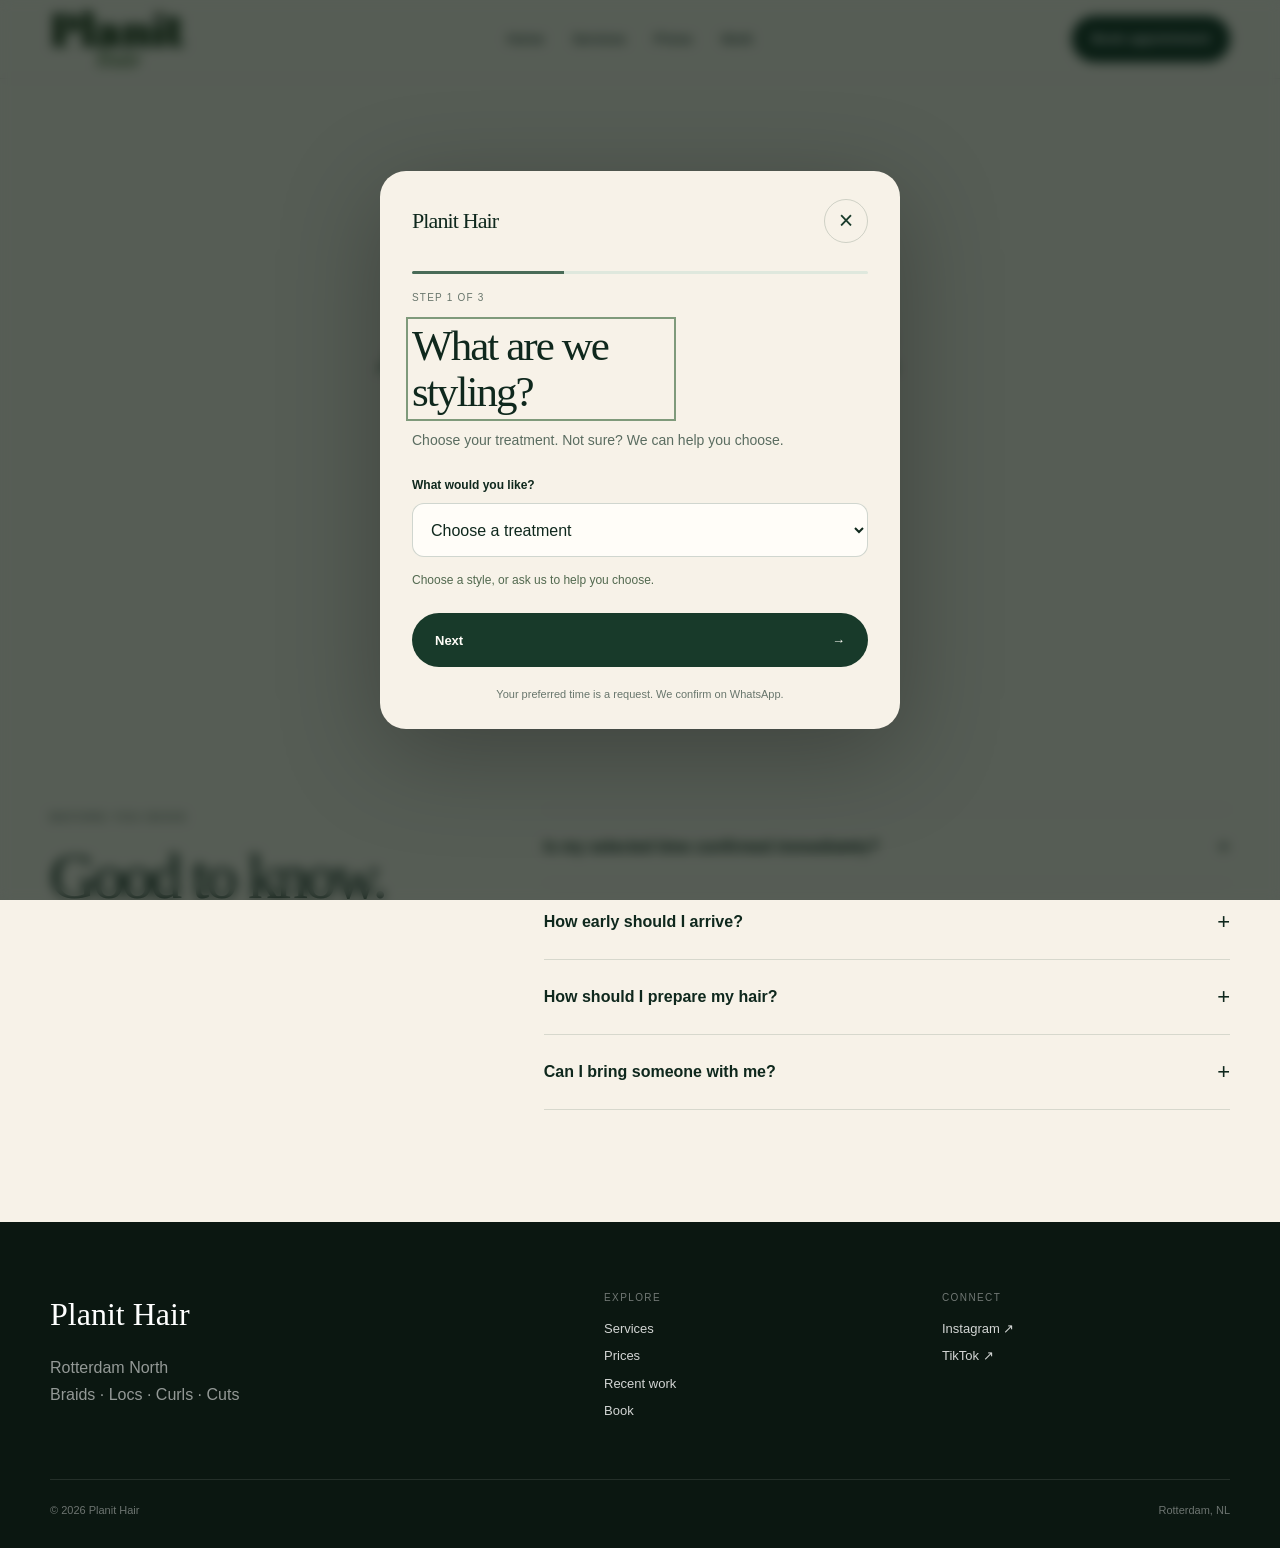
==== commit 966518a5: "Simplify appointment requests into a short inline booking dialog" ====
--- a/book.html
+++ b/book.html
@@ -13,6 +13,7 @@
   
   <link rel="stylesheet" href="/styles.css" />
 <link rel="stylesheet" href="/customer-journey.css" />
+<link rel="stylesheet" href="/booking-modal.css" />
 </head>
 <body data-page="book" class="page-book">
   <a class="skip-link" href="#main">Skip to content</a>
@@ -42,29 +43,14 @@
 </div>
 </header>
   <main id="main">
-<section class="page-hero page-hero-book">
-  <div class="shell booking-top reveal"><p class="section-kicker">Appointment</p><h1>Your next look.<br /><em>Let’s plan it.</em></h1><p>Choose your style and preferred time. Continue to WhatsApp to send your request. Planit Hair confirms the appointment with you.</p></div>
-</section>
-<section class="booking-section section-pad" id="book">
-  <div class="shell booking-layout">
-    <div class="booking-copy reveal">
-      <p class="section-kicker">Book</p><h2 id="bookingHeadline">Request your appointment.</h2><p id="bookingText">Choose your treatment, date and a 15-minute time slot. WhatsApp opens with your request ready to send.</p>
-      <ol class="booking-steps" aria-label="Booking process"><li><span>01</span>Choose a treatment</li><li><span>02</span>Select date & time</li><li><span>03</span>Confirm together on WhatsApp</li></ol>
-      <div class="booking-contact"><p>Prefer to ask first?</p><a data-whatsapp-direct href="https://wa.me/31634893324" target="_blank" rel="noreferrer">Open WhatsApp ↗</a><a data-instagram href="https://www.instagram.com/planithair" target="_blank" rel="noreferrer">Instagram ↗</a></div>
-    </div>
-    <form class="booking-form reveal" id="bookingForm" novalidate>
-      <div class="field"><label for="treatment">Treatment</label><select id="treatment" name="treatment" required><option value="">Choose treatment</option></select><div id="bookingPriceHint" class="booking-price-hint" aria-live="polite"></div></div>
-      <div class="form-row">
-        <div class="field"><label for="date">Preferred date</label><input id="date" name="date" type="date" required /></div>
-        <div class="field"><label for="time">Preferred time</label><select id="time" name="time" required><option value="">Choose time</option></select><small>Your preference, not live availability.</small></div>
-      </div>
-      <div class="field"><label for="name">Name</label><input id="name" name="name" type="text" autocomplete="name" placeholder="Your name" required /></div>
-      <div class="field"><label for="notes">Extra information <span>optional</span></label><textarea id="notes" name="notes" rows="4" placeholder="Anything we should know?"></textarea></div>
-      <p class="availability-note" id="availabilityNote">Requested times are subject to confirmation via WhatsApp.</p>
-      <p class="form-status" id="formStatus" role="status" aria-live="polite"></p>
-      <button class="button button-light" type="submit">Continue in WhatsApp <span aria-hidden="true">↗</span></button>
-      <p class="form-fineprint">You send the message in WhatsApp. Your appointment is confirmed after Planit Hair replies.</p>
-    </form>
+<section class="quick-book-landing section-pad" id="book">
+  <div class="shell quick-book-landing-inner">
+    <p class="section-kicker">Planit Hair · Rotterdam North</p>
+    <h1>Your next look.<br /><em>A few details away.</em></h1>
+    <p>Tell us your style, preferred day and name. We’ll confirm your appointment with you on WhatsApp.</p>
+    <a class="button button-primary" href="/book" data-reopen-booking>Start your request <span aria-hidden="true">↗</span></a>
+    <a class="text-link" data-whatsapp-direct href="https://wa.me/31634893324" target="_blank" rel="noreferrer">Prefer to ask first? WhatsApp us ↗</a>
+    <noscript><p>To request an appointment, <a href="https://wa.me/31634893324">contact Planit Hair on WhatsApp</a>.</p></noscript>
   </div>
 </section>
 <section class="faq-section section-pad">
@@ -89,5 +75,6 @@
 </footer>
 <a class="mobile-book" href="/book">Book appointment</a>
   <script src="/script.js" defer></script>
+<script src="/booking-modal.js" defer></script>
 </body>
 </html>
--- a/booking-modal.css
+++ b/booking-modal.css
@@ -0,0 +1,25 @@
+html.booking-open{overflow:hidden}
+.booking-dialog{width:min(520px,calc(100% - 28px));max-width:none;max-height:calc(100dvh - 28px);margin:auto;padding:0;border:0;border-radius:26px;background:#f7f2e8;color:#0f281d;box-shadow:0 24px 100px rgba(0,0,0,.28);overflow:auto;overscroll-behavior:contain}
+.booking-dialog::backdrop{background:rgba(4,16,10,.66);backdrop-filter:blur(6px)}
+.booking-dialog [hidden]{display:none!important}
+.qb-shell{padding:28px 32px 26px}
+.qb-top{display:flex;align-items:center;justify-content:space-between;gap:20px;margin-bottom:28px}
+.qb-brand{font:400 22px/1 Georgia,serif;letter-spacing:-.04em}.qb-close{display:grid;place-items:center;width:44px;height:44px;border:1px solid rgba(24,58,42,.18);border-radius:50%;background:transparent;cursor:pointer;font-size:25px;line-height:1;color:#183a2a}
+.qb-progress{height:3px;border-radius:4px;background:#dfe8dd;overflow:hidden;margin-bottom:16px}.qb-progress span{display:block;width:33.33%;height:100%;background:#496b57;transition:width .2s ease}
+.qb-count{margin:0 0 18px;font-size:10px;letter-spacing:.12em;text-transform:uppercase;color:#68766c}
+.qb-title{font-family:Georgia,serif;font-size:clamp(33px,6vw,43px);font-weight:400;letter-spacing:-.045em;line-height:1.07;margin:0 0 14px;max-width:12ch}.qb-title:focus{outline:none}
+.qb-intro{margin:0 0 24px;color:#5a6c60;font-size:14px;line-height:1.7}
+.qb-selection{display:flex;align-items:center;justify-content:space-between;gap:16px;background:#e5ebde;border-radius:12px;padding:12px 14px;margin-bottom:24px;font-size:12px;line-height:1.6}.qb-selection strong{display:block;font-size:13px}.qb-selection small{color:#52694f;font-size:11px}.qb-change{border:0;background:transparent;min-height:38px;font-size:11px;font-weight:700;text-decoration:underline;text-underline-offset:3px;cursor:pointer;color:#183a2a}
+.qb-field{display:grid;gap:9px;margin:0 0 22px;min-width:0}.qb-field label{font-size:12px;font-weight:700}.qb-field label span{font-size:11px;color:#68766c;font-weight:400}
+.qb-field input,.qb-field select,.qb-field textarea{display:block;width:100%;min-width:0;max-width:100%;min-height:54px;padding:12px 14px;border:1px solid rgba(24,58,42,.2);border-radius:12px;background:#fffdf8;color:#0f281d;font:inherit;font-size:16px;line-height:1.5}
+.qb-field input[type=date]{appearance:none;-webkit-appearance:none;min-height:54px}.qb-field textarea{resize:vertical;min-height:90px;font-size:14px}
+.qb-price{margin:-8px 0 22px;color:#52694f;font-size:12px;line-height:1.65;min-height:20px}
+.qb-when-fields{display:grid;grid-template-columns:1fr 1fr;gap:14px}
+.qb-optional-note{margin-bottom:18px}.qb-optional-note summary{display:inline-flex;align-items:center;min-height:42px;font-size:12px;color:#52694f;cursor:pointer;text-decoration:underline;text-underline-offset:3px}.qb-optional-note .qb-field{margin-top:10px;margin-bottom:0}
+.qb-review{margin-bottom:22px;padding:14px 0;border-block:1px solid rgba(24,58,42,.14);font-size:12px;color:#52694f;line-height:1.8}.qb-review strong{display:block;font-weight:600;color:#183a2a}
+.qb-controls{display:flex;align-items:center;gap:14px;margin-top:12px}.qb-next{display:flex;align-items:center;justify-content:space-between;gap:24px;min-height:54px;flex:1;border:0;border-radius:999px;background:#183a2a;color:#fffdf8;padding:12px 23px;font-size:13px;font-weight:600;cursor:pointer}.qb-next:hover{background:#234d38}.qb-back{min-height:48px;padding:0 9px;border:0;background:transparent;color:#52694f;font-size:12px;cursor:pointer}.qb-footer{font-size:11px;line-height:1.65;color:#68766c;margin:18px 0 0;text-align:center}
+.qb-loading{font-size:14px;color:#52694f;padding:20px 0 36px}.booking-dialog :focus-visible{outline:2px solid #7f9a7b;outline-offset:4px}
+.booking-open .mobile-book{visibility:hidden}
+.quick-book-landing{text-align:center;background:var(--cream)}.quick-book-landing-inner{display:flex;flex-direction:column;align-items:center;gap:24px}.quick-book-landing h1{font:400 clamp(48px,6vw,80px)/1 Georgia,serif;letter-spacing:-.05em;margin:0}.quick-book-landing h1 em{font-weight:400;color:#496b57}.quick-book-landing .section-kicker{margin:0}.quick-book-landing-inner>p:not(.section-kicker){max-width:44ch;color:#68766c;font-size:16px;line-height:1.7;margin:0}.quick-book-landing .button{min-height:54px;gap:30px}
+@media(max-width:620px){.booking-dialog{width:calc(100% - 16px);margin:auto auto 8px;max-height:calc(100dvh - 16px);border-radius:24px}.qb-shell{padding:22px 22px max(24px,env(safe-area-inset-bottom))}.qb-top{margin-bottom:20px}.qb-title{font-size:37px}.qb-intro{font-size:13px}.qb-when-fields{grid-template-columns:1fr;gap:0}.qb-selection{margin-bottom:20px}.qb-field{margin-bottom:18px}.qb-count{margin-bottom:16px}.qb-footer{font-size:10px}}
+@media(prefers-reduced-motion:reduce){.qb-progress span{transition:none}}
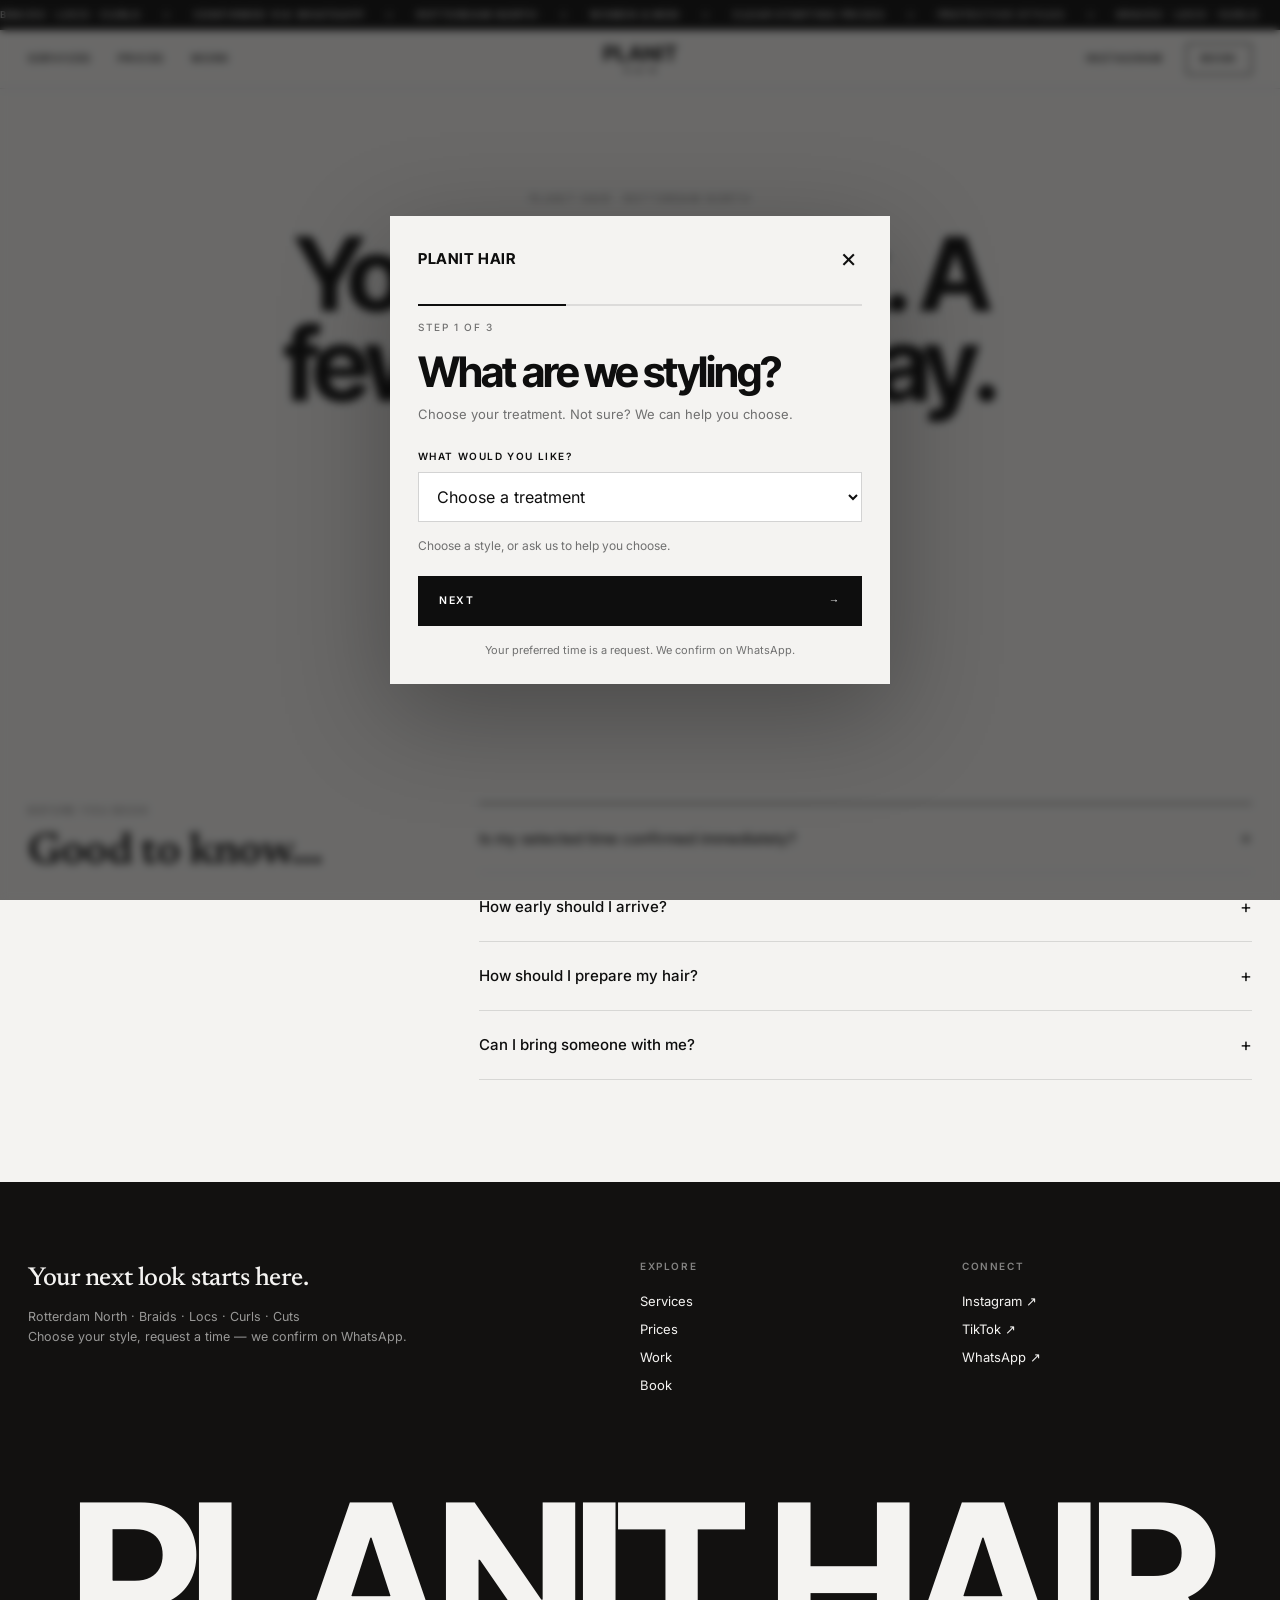
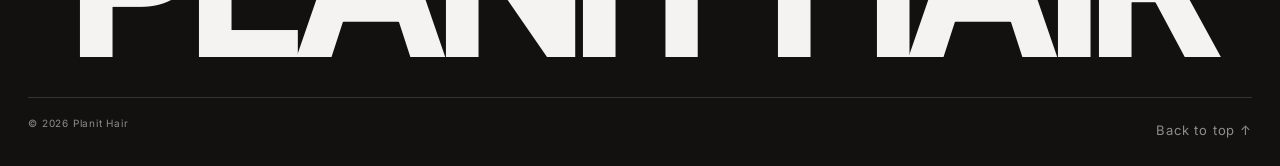
==== commit 5294486f: "New editorial theme: marquee header, cinematic hero, drag slider, product-style cards Replaces the g" ====
--- a/book.html
+++ b/book.html
@@ -3,78 +3,99 @@
 <head>
   <meta charset="utf-8" />
   <meta name="viewport" content="width=device-width,initial-scale=1,viewport-fit=cover" />
-  <meta name="theme-color" content="#f7f2e8" />
+  <meta name="theme-color" content="#f4f3f1" />
   <title>Book Appointment | Planit Hair Rotterdam</title>
   <meta name="description" content="Request your Planit Hair appointment in Rotterdam. Choose a treatment, date and 15-minute time slot and send via WhatsApp." />
   <meta property="og:title" content="Book Appointment | Planit Hair Rotterdam" />
   <meta property="og:description" content="Request your Planit Hair appointment in Rotterdam. Choose a treatment, date and 15-minute time slot and send via WhatsApp." />
   <meta property="og:type" content="website" />
   <link rel="icon" href="/assets/images/logo.png" />
+<link rel="preload" href="/assets/fonts/inter-tight-latin-700-normal.woff2" as="font" type="font/woff2" crossorigin />
+<link rel="stylesheet" href="/north.css" />
+<link rel="stylesheet" href="/booking-modal.css" />
   
-  <link rel="stylesheet" href="/styles.css" />
-<link rel="stylesheet" href="/customer-journey.css" />
-<link rel="stylesheet" href="/booking-modal.css" />
-</head>
-<body data-page="book" class="page-book">
-  <a class="skip-link" href="#main">Skip to content</a>
-  
-<header class="site-header" id="top">
-  <div class="shell header-inner">
-    <a class="brand" href="/" aria-label="Planit Hair home"><img src="/assets/images/logo.png" alt="Planit Hair" /></a>
-    
-<nav class="desktop-nav" aria-label="Primary navigation">
-  <a data-nav="home" href="/">Home</a>
-  <a data-nav="services" href="/services">Services</a>
-  <a data-nav="prices" href="/prices">Prices</a>
-  <a data-nav="work" href="/work">Work</a>
-</nav>
-    <a class="header-cta" data-nav="book" href="/book">Book appointment</a>
-    <button class="menu-button" type="button" aria-expanded="false" aria-controls="mobileMenu" aria-label="Open menu"><span></span><span></span></button>
+  </head>
+<body data-page="book" class="page-book" id="top">
+<a class="skip-link" href="#main">Skip to content</a>
+
+<div class="n-top" id="siteTop">
+  <div class="n-marquee" role="region" aria-label="Highlights">
+    <div class="n-marquee-track">
+      <span>Braids · Locs · Curls</span><i aria-hidden="true">✦</i>
+      <span>Confirmed via WhatsApp</span><i aria-hidden="true">✦</i>
+      <span>Rotterdam North</span><i aria-hidden="true">✦</i>
+      <span>Women &amp; men</span><i aria-hidden="true">✦</i>
+      <span>Clear starting prices</span><i aria-hidden="true">✦</i>
+      <span>Protective styles</span><i aria-hidden="true">✦</i>
+    </div>
   </div>
-  
-<div class="mobile-menu" id="mobileMenu" hidden>
-  <div class="shell mobile-menu-inner">
-    <a data-nav="home" href="/">Home</a>
-    <a data-nav="services" href="/services">Services</a>
-    <a data-nav="prices" href="/prices">Prices</a>
-    <a data-nav="work" href="/work">Work</a>
-    <a class="mobile-menu-book" data-nav="book" href="/book">Book appointment</a>
-  </div>
+  <header class="site-header" id="siteHeader">
+    <div class="header-inner">
+      <button class="menu-button" type="button" aria-expanded="false" aria-controls="mobileMenu" aria-label="Open menu"><span></span><span></span></button>
+      <nav class="desktop-nav" aria-label="Primary navigation">
+        <a data-nav="services" href="/services">Services</a>
+        <a data-nav="prices" href="/prices">Prices</a>
+        <a data-nav="work" href="/work">Work</a>
+      </nav>
+      <a class="brand" href="/" aria-label="Planit Hair home"><span class="brand-word">PLANIT</span><span class="brand-sub">HAIR</span></a>
+      <div class="header-actions">
+        <a class="header-link" data-instagram href="https://www.instagram.com/planithair" target="_blank" rel="noreferrer">Instagram</a>
+        <a class="header-cta" data-nav="book" href="/book">Book</a>
+      </div>
+    </div>
+    <div class="mobile-menu" id="mobileMenu" hidden>
+      <nav class="mobile-menu-inner" aria-label="Mobile navigation">
+        <a data-nav="home" href="/">Home</a>
+        <a data-nav="services" href="/services">Services</a>
+        <a data-nav="prices" href="/prices">Prices</a>
+        <a data-nav="work" href="/work">Work</a>
+        <a class="mobile-menu-book" data-nav="book" href="/book">Book appointment →</a>
+      </nav>
+    </div>
+  </header>
 </div>
-</header>
-  <main id="main">
-<section class="quick-book-landing section-pad" id="book">
-  <div class="shell quick-book-landing-inner">
-    <p class="section-kicker">Planit Hair · Rotterdam North</p>
-    <h1>Your next look.<br /><em>A few details away.</em></h1>
+
+<main id="main">
+<section class="n-book" id="book">
+  <div class="shell">
+    <p class="n-kicker">Planit Hair · Rotterdam North</p>
+    <h1>Your next look. A few details away.</h1>
     <p>Tell us your style, preferred day and name. We’ll confirm your appointment with you on WhatsApp.</p>
-    <a class="button button-primary" href="/book" data-reopen-booking>Start your request <span aria-hidden="true">↗</span></a>
-    <a class="text-link" data-whatsapp-direct href="https://wa.me/31634893324" target="_blank" rel="noreferrer">Prefer to ask first? WhatsApp us ↗</a>
+    <a class="n-btn" href="/book" data-reopen-booking>Start your request <span aria-hidden="true">→</span></a>
+    <a class="n-link" data-whatsapp-direct href="https://wa.me/31634893324" target="_blank" rel="noreferrer">Prefer to ask first? WhatsApp us <span aria-hidden="true">↗</span></a>
     <noscript><p>To request an appointment, <a href="https://wa.me/31634893324">contact Planit Hair on WhatsApp</a>.</p></noscript>
   </div>
 </section>
-<section class="faq-section section-pad">
+<section class="n-section">
   <div class="shell faq-layout">
-    <div class="reveal"><p class="section-kicker">Before you book</p><h2>Good to know.</h2></div>
-    <div class="faq-list reveal">
+    <div><p class="n-kicker">Before you book</p><h2 class="n-serif n-serif-l" style="margin-top:12px">Good to know…</h2></div>
+    <div class="faq-list">
       <details><summary>Is my selected time confirmed immediately?<span>+</span></summary><p>No. Your selected time is a request. Planit Hair confirms the final appointment through WhatsApp.</p></details>
       <details><summary>How early should I arrive?<span>+</span></summary><p>Please arrive no more than 10 minutes early so the previous appointment can finish comfortably.</p></details>
       <details><summary>How should I prepare my hair?<span>+</span></summary><p>Please arrive with clean, detangled hair unless another preparation has been agreed beforehand.</p></details>
       <details><summary>Can I bring someone with me?<span>+</span></summary><p>Space is limited, so please keep guests to a minimum unless agreed in advance.</p></details>
     </div>
   </div>
-</section></main>
-  
+</section>
+</main>
+
 <footer class="site-footer">
   <div class="shell footer-grid">
-    <div><p class="footer-title">Planit Hair</p><p>Rotterdam North<br />Braids · Locs · Curls · Cuts</p></div>
-    <div><p class="footer-label">Explore</p><a href="/services">Services</a><a href="/prices">Prices</a><a href="/work">Recent work</a><a href="/book">Book</a></div>
-    <div><p class="footer-label">Connect</p><a data-instagram href="https://www.instagram.com/planithair" target="_blank" rel="noreferrer">Instagram ↗</a><a data-tiktok href="https://www.tiktok.com/@planithair?_t=8kdnwwmtk9r&_r=1" target="_blank" rel="noreferrer">TikTok ↗</a></div>
-    <div class="footer-bottom"><span>© <span id="year"></span> Planit Hair</span><span>Rotterdam, NL</span></div>
+    <div><p class="footer-title">Your next look starts here.</p><p>Rotterdam North · Braids · Locs · Curls · Cuts<br />Choose your style, request a time — we confirm on WhatsApp.</p></div>
+    <div><p class="footer-label">Explore</p><a href="/services">Services</a><a href="/prices">Prices</a><a href="/work">Work</a><a href="/book">Book</a></div>
+    <div><p class="footer-label">Connect</p><a data-instagram href="https://www.instagram.com/planithair" target="_blank" rel="noreferrer">Instagram ↗</a><a data-tiktok href="https://www.tiktok.com/@planithair?_t=8kdnwwmtk9r&_r=1" target="_blank" rel="noreferrer">TikTok ↗</a><a data-whatsapp-direct href="https://wa.me/31634893324" target="_blank" rel="noreferrer">WhatsApp ↗</a></div>
+    <div class="footer-wordmark" aria-hidden="true">PLANIT HAIR</div>
+    <div class="footer-bottom"><span>© <span id="year"></span> Planit Hair</span><a href="#top">Back to top ↑</a></div>
   </div>
 </footer>
-<a class="mobile-book" href="/book">Book appointment</a>
-  <script src="/script.js" defer></script>
+
+<a class="mobile-book n-sticky" href="/book" aria-label="Book appointment">
+  <img src="/assets/gallery/cornrows-portrait.webp" alt="" width="40" height="50" />
+  <span class="n-sticky-text"><strong>Your next look</strong><small>Confirmed via WhatsApp</small></span>
+  <span class="n-sticky-btn">Book</span>
+</a>
+<script src="/script.js" defer></script>
 <script src="/booking-modal.js" defer></script>
+<script src="/north.js" defer></script>
 </body>
-</html>+</html>
--- a/north.css
+++ b/north.css
@@ -0,0 +1,412 @@
+/* Planit Hair — editorial streetwear theme
+   Off-white surfaces, tight grotesk display type, serif accents, cinematic dark hero. */
+@font-face{font-family:"Inter Tight";font-style:normal;font-weight:500;font-display:swap;src:url(/assets/fonts/inter-tight-latin-500-normal.woff2) format("woff2")}
+@font-face{font-family:"Inter Tight";font-style:normal;font-weight:600;font-display:swap;src:url(/assets/fonts/inter-tight-latin-600-normal.woff2) format("woff2")}
+@font-face{font-family:"Inter Tight";font-style:normal;font-weight:700;font-display:swap;src:url(/assets/fonts/inter-tight-latin-700-normal.woff2) format("woff2")}
+@font-face{font-family:"Inter";font-style:normal;font-weight:400;font-display:swap;src:url(/assets/fonts/inter-latin-400-normal.woff2) format("woff2")}
+@font-face{font-family:"Inter";font-style:normal;font-weight:500;font-display:swap;src:url(/assets/fonts/inter-latin-500-normal.woff2) format("woff2")}
+@font-face{font-family:"Inter";font-style:normal;font-weight:600;font-display:swap;src:url(/assets/fonts/inter-latin-600-normal.woff2) format("woff2")}
+@font-face{font-family:"Newsreader";font-style:normal;font-weight:500;font-display:swap;src:url(/assets/fonts/newsreader-latin-500-normal.woff2) format("woff2")}
+@font-face{font-family:"Newsreader";font-style:normal;font-weight:600;font-display:swap;src:url(/assets/fonts/newsreader-latin-600-normal.woff2) format("woff2")}
+:root{
+  --bg:#f4f3f1;--paper:#fff;--tile:#e8e7e4;--lav:#ebe7eb;
+  --ink:#0e0e0e;--ink-2:#2a2a2a;--muted:#707070;--line:rgba(14,14,14,.12);
+  --dark:#121110;--on-dark:#f4f3f1;
+  --gutter:clamp(16px,2.2vw,32px);
+  --sans:"Inter",ui-sans-serif,-apple-system,BlinkMacSystemFont,"Segoe UI",sans-serif;
+  --display:"Inter Tight","Inter",ui-sans-serif,-apple-system,sans-serif;
+  --serif:"Newsreader","Times New Roman",Times,serif;
+  --ease:cubic-bezier(.2,.7,.2,1);--ease-out:cubic-bezier(.16,1,.3,1);
+  --marquee-h:30px;--header-h:58px;
+}
+*{box-sizing:border-box}
+html{scroll-behavior:smooth;-webkit-text-size-adjust:100%}
+body{margin:0;background:var(--bg);color:var(--ink);font-family:var(--sans);font-size:14px;line-height:1.55;-webkit-font-smoothing:antialiased;text-rendering:optimizeLegibility}
+img,video{display:block;max-width:100%}
+a{color:inherit;text-decoration:none}
+button,input,select,textarea{font:inherit;color:inherit}
+button{cursor:pointer}
+h1,h2,h3,p{margin:0}
+:focus-visible{outline:2px solid var(--ink);outline-offset:3px}
+.skip-link{position:absolute;left:12px;top:-60px;z-index:200;background:var(--ink);color:#fff;padding:10px 14px;font-size:12px}
+.skip-link:focus{top:12px}
+.shell{width:calc(100% - var(--gutter)*2);max-width:1680px;margin-inline:auto}
+
+/* ── Type primitives ───────────────────────────── */
+.n-kicker,.section-kicker,.n-eyebrow{font-size:10px;font-weight:500;letter-spacing:.16em;text-transform:uppercase;color:var(--muted)}
+.n-display{font-family:var(--display);font-weight:700;font-size:clamp(64px,10.5vw,176px);line-height:.86;letter-spacing:-.055em}
+.n-display-m{font-family:var(--display);font-weight:700;font-size:clamp(40px,5.2vw,84px);line-height:.92;letter-spacing:-.05em}
+.n-serif{font-family:var(--serif);font-weight:600;font-size:clamp(28px,2.6vw,40px);line-height:1.05;letter-spacing:-.02em}
+.n-serif-l{font-size:clamp(34px,3.4vw,52px)}
+.n-price{font-size:13px;font-weight:500;letter-spacing:.01em}
+
+/* ── Controls ──────────────────────────────────── */
+.n-btn,.button{display:inline-flex;align-items:center;justify-content:center;gap:12px;min-height:44px;padding:0 22px;border:1px solid var(--ink);border-radius:2px;background:var(--ink);color:#fff;font-size:10.5px;font-weight:600;letter-spacing:.16em;text-transform:uppercase;transition:background .2s,color .2s,border-color .2s}
+.n-btn:hover,.button:hover{background:transparent;color:var(--ink)}
+.n-btn-light{background:#fff;border-color:#fff;color:var(--ink)}
+.n-btn-light:hover{background:transparent;color:#fff}
+.n-link,.text-link{display:inline-flex;align-items:center;gap:8px;min-height:36px;font-size:12px;font-weight:500}
+.n-link span,.text-link span{transition:transform .2s var(--ease)}
+.n-link:hover span,.text-link:hover span{transform:translateX(4px)}
+.n-pill{display:inline-flex;align-items:center;gap:10px;min-height:34px;padding:0 14px;border:1px solid var(--line);border-radius:999px;background:var(--paper);font-size:11px;font-weight:500;white-space:nowrap;transition:border-color .2s}
+.n-pill:hover{border-color:var(--ink)}
+.n-arrow{display:grid;place-items:center;width:34px;height:34px;border:1px solid var(--line);border-radius:50%;background:var(--paper);font-size:18px;line-height:1;padding:0 0 2px;transition:border-color .2s,opacity .2s}
+.n-arrow:hover{border-color:var(--ink)}
+.n-arrow:disabled{opacity:.35;cursor:default}
+
+/* ── Marquee + header ──────────────────────────── */
+.n-top{position:sticky;top:0;z-index:60;transition:transform .35s var(--ease)}
+.n-top.is-condensed{transform:translateY(calc(var(--marquee-h) * -1))}
+.n-marquee{height:var(--marquee-h);overflow:hidden;background:var(--ink);color:#fff;display:flex;align-items:center}
+.n-marquee-track{display:flex;align-items:center;flex:none;gap:22px;padding-right:22px;white-space:nowrap;font-size:9.5px;font-weight:600;letter-spacing:.18em;text-transform:uppercase;animation:n-marquee 38s linear infinite}
+.n-marquee-track i{font-style:normal;font-size:8px;opacity:.8}
+.n-marquee:hover .n-marquee-track{animation-play-state:paused}
+@keyframes n-marquee{to{transform:translateX(-100%)}}
+.site-header{position:relative;background:var(--bg);border-bottom:1px solid var(--line);transition:background .3s,color .3s,border-color .3s}
+.header-inner{display:grid;grid-template-columns:1fr auto 1fr;align-items:center;height:var(--header-h);padding-inline:var(--gutter)}
+.desktop-nav{display:flex;gap:26px;font-size:10.5px;font-weight:600;letter-spacing:.14em;text-transform:uppercase}
+.desktop-nav a,.header-link{position:relative;padding:8px 0}
+.desktop-nav a::after,.header-link::after{content:"";position:absolute;left:0;right:0;bottom:3px;height:1px;background:currentColor;transform:scaleX(0);transform-origin:left;transition:transform .25s var(--ease)}
+.desktop-nav a:hover::after,.desktop-nav a.is-active::after,.header-link:hover::after{transform:scaleX(1)}
+.brand{grid-column:2;display:flex;flex-direction:column;align-items:center;line-height:1}
+.brand-word{font-family:var(--display);font-weight:700;font-size:21px;letter-spacing:.02em}
+.brand-sub{font-size:7.5px;font-weight:600;letter-spacing:.62em;margin-top:3px;padding-left:.62em}
+.header-actions{grid-column:3;justify-self:end;display:flex;align-items:center;gap:22px;font-size:10.5px;font-weight:600;letter-spacing:.14em;text-transform:uppercase}
+.header-cta{display:inline-flex;align-items:center;min-height:32px;padding:0 14px;border:1px solid currentColor;border-radius:2px;transition:background .2s,color .2s}
+.header-cta:hover{background:var(--ink);color:#fff;border-color:var(--ink)}
+.menu-button{display:none;grid-column:1;justify-self:start;width:44px;height:44px;margin-left:-10px;border:0;background:none;place-content:center;gap:5px}
+.menu-button span{display:block;width:20px;height:1.5px;background:currentColor;transition:transform .25s var(--ease)}
+.menu-button[aria-expanded="true"] span:first-child{transform:translateY(3.25px) rotate(45deg)}
+.menu-button[aria-expanded="true"] span:last-child{transform:translateY(-3.25px) rotate(-45deg)}
+.mobile-menu{position:absolute;left:0;right:0;top:100%;background:var(--bg);border-bottom:1px solid var(--line);color:var(--ink)}
+.mobile-menu[hidden]{display:none}
+.mobile-menu-inner{display:flex;flex-direction:column;padding:12px var(--gutter) 26px}
+.mobile-menu-inner a{font-family:var(--display);font-weight:700;font-size:40px;letter-spacing:-.045em;line-height:1.15;padding:4px 0}
+.mobile-menu-inner a.is-active{color:var(--muted)}
+.mobile-menu-inner .mobile-menu-book{margin-top:18px;font-family:var(--sans);font-size:11px;font-weight:600;letter-spacing:.16em;text-transform:uppercase;background:var(--ink);color:#fff;padding:16px;text-align:center}
+
+/* Home: header floats over the cinematic hero until scrolled */
+.page-home .n-top{position:fixed;left:0;right:0}
+.page-home .n-top:not(.is-solid) .site-header{background:transparent;border-color:transparent;color:#fff}
+.page-home .n-top:not(.is-solid) .header-cta:hover{background:#fff;color:var(--ink);border-color:#fff}
+.page-home .n-top.menu-open .site-header{background:var(--bg);color:var(--ink);border-color:var(--line)}
+
+/* ── Hero ──────────────────────────────────────── */
+.n-hero{position:relative;height:100vh;height:100svh;min-height:560px;background:var(--dark);color:#fff;overflow:hidden;isolation:isolate}
+.n-hero-media{position:absolute;inset:0;z-index:-2;display:grid;grid-template-columns:repeat(4,1fr)}
+.n-hero-media figure{position:relative;margin:0;overflow:hidden}
+.n-hero-media img,.n-hero-media video{position:absolute;inset:0;width:100%;height:100%;object-fit:cover;filter:grayscale(.3) contrast(1.06) brightness(.72) sepia(.08);transform:scale(1.06);animation:n-hero-zoom 2.4s var(--ease-out) forwards}
+.n-hero-media video{opacity:0;transition:opacity .8s}
+.n-hero-media video.is-playing{opacity:1}
+.n-hero-media figure:nth-child(2) img,.n-hero-media figure:nth-child(2) video{animation-delay:.08s}
+.n-hero-media figure:nth-child(3) img{animation-delay:.16s}
+.n-hero-media figure:nth-child(4) img{animation-delay:.24s}
+@keyframes n-hero-zoom{to{transform:scale(1)}}
+.n-hero-shade{position:absolute;inset:0;z-index:-1;background:radial-gradient(ellipse at 50% 55%,rgba(18,17,16,.2),rgba(18,17,16,.62) 70%),linear-gradient(180deg,rgba(18,17,16,.55) 0%,rgba(18,17,16,0) 28%,rgba(18,17,16,0) 64%,rgba(18,17,16,.7) 100%)}
+.n-hero-content{position:absolute;left:50%;top:54%;transform:translate(-50%,-50%);width:calc(100% - var(--gutter)*2);display:flex;flex-direction:column;align-items:center;text-align:center;gap:18px}
+.n-hero .n-eyebrow{color:rgba(255,255,255,.82);font-size:9.5px;letter-spacing:.24em}
+.n-hero-title{font-family:var(--display);font-weight:600;font-size:clamp(52px,8.4vw,150px);line-height:.9;letter-spacing:-.06em;text-wrap:balance;text-shadow:0 2px 40px rgba(0,0,0,.25)}
+.n-hero-title .w{display:inline-block;overflow:hidden;vertical-align:bottom;padding-bottom:.06em;margin-bottom:-.06em}
+.n-hero-title .w>span{display:inline-block;transform:translateY(105%);animation:n-rise 1.1s var(--ease-out) forwards;animation-delay:calc(.25s + var(--i)*.09s)}
+@keyframes n-rise{to{transform:none}}
+.n-hero .n-btn{margin-top:8px;min-height:38px;font-size:9.5px;padding:0 18px}
+.n-hero-corner{position:absolute;bottom:22px;font-size:9.5px;font-weight:600;letter-spacing:.2em;text-transform:uppercase;color:rgba(255,255,255,.85)}
+.n-hero-corner-left{left:var(--gutter)}
+.n-hero-corner-right{right:var(--gutter);display:inline-flex;gap:8px;min-height:32px;align-items:center;bottom:15px}
+.n-hero-corner-right span{animation:n-bob 2s ease-in-out infinite}
+@keyframes n-bob{50%{transform:translateY(3px)}}
+
+/* ── Showcase slider (drag to explore) ─────────── */
+.n-showcase{position:relative;background:var(--lav);border-bottom:1px solid var(--line)}
+.n-showcase-track{display:flex;overflow-x:auto;scroll-snap-type:x mandatory;scrollbar-width:none;cursor:grab;user-select:none;-webkit-user-select:none;overscroll-behavior-x:contain}
+.n-showcase-track::-webkit-scrollbar{display:none}
+.n-showcase-track.is-dragging{cursor:grabbing;scroll-snap-type:none}
+.n-showcase-track.is-dragging a{pointer-events:none}
+.n-slide{flex:0 0 82vw;scroll-snap-align:start;display:grid;grid-template-columns:minmax(260px,.9fr) 1.1fr;align-items:center;gap:var(--gutter);min-height:min(78vh,760px);padding:72px var(--gutter) 84px}
+.n-slide+.n-slide{border-left:1px solid rgba(14,14,14,.06)}
+.n-slide-copy{display:flex;flex-direction:column;gap:14px;align-self:start;padding-top:min(8vh,80px)}
+.n-slide-copy h2{font-family:var(--display);font-weight:600;font-size:clamp(34px,3.6vw,60px);line-height:.95;letter-spacing:-.035em;text-transform:uppercase;max-width:11ch}
+.n-slide-copy .n-link{margin-top:10px;font-size:11px}
+.n-slide-media{margin:0;justify-self:center;width:min(100%,460px);aspect-ratio:4/5;position:relative;overflow:hidden;background:var(--tile)}
+.n-slide-media img{width:100%;height:100%;object-fit:cover;transition:transform .9s var(--ease-out)}
+.n-slide:hover .n-slide-media img{transform:scale(1.03)}
+.n-drag-hint{position:absolute;right:var(--gutter);bottom:22px;display:flex;gap:10px;font-size:11px;font-weight:500;pointer-events:none}
+
+/* ── Sections ──────────────────────────────────── */
+.n-section{padding:clamp(64px,8vw,120px) 0}
+.n-section+.n-section,.n-band+.n-section{padding-top:0}
+.n-head{display:flex;align-items:flex-end;justify-content:space-between;gap:32px;margin-bottom:clamp(28px,3vw,44px)}
+.n-head-side{display:flex;flex-direction:column;align-items:flex-end;gap:14px;text-align:right;max-width:340px}
+.n-head-side p{color:var(--muted);font-size:13px}
+.n-head-row{align-items:center}
+.n-row-controls{display:flex;align-items:center;gap:8px}
+
+/* Product-style cards */
+.n-grid{display:grid;gap:clamp(10px,1vw,16px)}
+.n-grid-4{grid-template-columns:repeat(4,1fr)}
+.n-grid-3{grid-template-columns:repeat(3,1fr)}
+.n-card{display:flex;flex-direction:column;gap:12px;min-width:0}
+.n-card-media{position:relative;display:block;aspect-ratio:4/5;overflow:hidden;background:var(--tile)}
+.n-card-media img{width:100%;height:100%;object-fit:cover;transition:transform .9s var(--ease-out),opacity .4s}
+.n-card-media .n-card-alt{position:absolute;inset:0;opacity:0}
+.n-card:hover .n-card-media img{transform:scale(1.035)}
+.n-card:hover .n-card-media .n-card-alt{opacity:1}
+.n-card-plus{position:absolute;right:10px;bottom:10px;width:24px;height:24px;display:grid;place-items:center;background:rgba(255,255,255,.9);border-radius:50%;font-size:14px;line-height:1;opacity:0;transform:translateY(4px);transition:opacity .25s,transform .25s var(--ease)}
+.n-card:hover .n-card-plus{opacity:1;transform:none}
+.n-card-info{display:flex;justify-content:space-between;align-items:baseline;gap:12px}
+.n-card-info h3{font-size:12.5px;font-weight:500;letter-spacing:0;line-height:1.35}
+.n-card-info span,.n-card-info a{font-size:12px;color:var(--ink-2);white-space:nowrap}
+.n-card-sub{margin-top:-8px;font-size:11.5px;color:var(--muted)}
+.n-swatches{display:flex;gap:6px;align-items:center}
+.n-swatches i{width:11px;height:11px;border-radius:50%;border:1px solid rgba(14,14,14,.35);background:transparent}
+.n-swatches i.is-on{background:var(--ink);box-shadow:inset 0 0 0 2px var(--bg)}
+.n-card-actions{display:flex;gap:16px;align-items:center;margin-top:2px}
+.n-card-actions button,.n-card-actions a{min-height:34px;padding:0;border:0;background:none;font-size:11px;font-weight:600;letter-spacing:.12em;text-transform:uppercase;text-decoration:underline;text-underline-offset:4px;text-decoration-thickness:1px}
+
+/* Horizontal row (You may also like…) */
+.n-row{display:grid;grid-auto-flow:column;grid-auto-columns:calc((100% - 3*14px)/4);gap:14px;overflow-x:auto;scroll-snap-type:x mandatory;scrollbar-width:none}
+.n-row::-webkit-scrollbar{display:none}
+.n-row>*{scroll-snap-align:start}
+
+/* Gallery cards (rendered by script.js) */
+.gallery-card{display:flex;flex-direction:column;gap:12px;width:100%;padding:0;border:0;background:none;text-align:left;min-width:0}
+.gallery-card-media{position:relative;display:block;width:100%;aspect-ratio:4/5;overflow:hidden;background:var(--tile)}
+.gallery-card-media img{width:100%;height:100%;object-fit:cover;transition:transform .9s var(--ease-out)}
+.gallery-card:hover .gallery-card-media img{transform:scale(1.035)}
+.gallery-card-meta{display:flex;justify-content:space-between;gap:12px;font-size:12.5px;font-weight:500}
+.gallery-card-meta small{font-size:11.5px;font-weight:400;color:var(--muted)}
+.gallery-grid{display:grid;grid-template-columns:repeat(4,1fr);gap:clamp(10px,1vw,16px);row-gap:28px}
+
+/* Pixel-block image reveal */
+[data-px]{position:relative}
+.n-px{position:absolute;inset:0;z-index:2;display:grid;pointer-events:none}
+.n-px i{background:var(--px,var(--tile));animation:n-px-out .01s steps(1) forwards;animation-delay:var(--d);animation-play-state:paused}
+.is-revealing .n-px i{animation-play-state:running}
+@keyframes n-px-out{to{opacity:0}}
+
+/* Band */
+.n-band{border-block:1px solid var(--line);background:var(--paper);margin-bottom:clamp(64px,8vw,120px)}
+.n-band-inner{display:grid;grid-template-columns:1fr 1fr auto;align-items:center;gap:32px;padding:clamp(32px,4vw,52px) 0}
+.n-band-inner>div{display:flex;flex-direction:column;gap:10px}
+.n-band-inner>p{color:var(--muted);max-width:44ch}
+
+/* Social */
+.n-social-grid{display:grid;grid-template-columns:1.25fr 1fr;gap:clamp(16px,3vw,48px);align-items:start}
+.tiktok-track{display:grid;grid-auto-flow:column;grid-auto-columns:calc(50% - 7px);gap:14px;overflow-x:auto;scroll-snap-type:x mandatory;scrollbar-width:none}
+.tiktok-track::-webkit-scrollbar{display:none}
+.social-card{display:flex;flex-direction:column;gap:12px;scroll-snap-align:start;min-width:0}
+.video-wrap{position:relative;aspect-ratio:9/16;background:var(--dark);overflow:hidden}
+.video-wrap video{width:100%;height:100%;object-fit:cover}
+.view-count{position:absolute;left:10px;top:10px;padding:4px 8px;background:rgba(255,255,255,.92);font-size:10px;font-weight:600;letter-spacing:.08em;pointer-events:none}
+.tiktok-carousel-controls{display:flex;justify-content:space-between;align-items:center;margin-top:16px}
+.tiktok-dots{display:flex;gap:6px}
+.tiktok-dots button{width:22px;height:2px;padding:0;border:0;background:var(--line)}
+.tiktok-dots button.is-active{background:var(--ink)}
+.tiktok-arrows{display:flex;gap:8px}
+.n-insta{display:flex;flex-direction:column;gap:14px;padding:clamp(20px,2.4vw,32px);background:var(--paper);border:1px solid var(--line)}
+.n-insta-collage{display:grid;grid-template-columns:repeat(3,1fr);gap:6px;margin-bottom:10px}
+.n-insta-collage img{width:100%;aspect-ratio:4/5;object-fit:cover;background:var(--tile)}
+.n-insta>p:not(.n-kicker){color:var(--muted);max-width:40ch}
+.n-insta .n-btn{align-self:flex-start;margin-top:6px}
+
+/* ── Sticky booking bar (like a sticky add-to-cart) ── */
+.n-sticky{position:fixed;left:50%;bottom:max(14px,env(safe-area-inset-bottom));z-index:55;display:flex;align-items:center;gap:12px;padding:6px 6px 6px 6px;background:var(--paper);border:1px solid var(--line);box-shadow:0 12px 40px rgba(0,0,0,.12);transform:translate(-50%,0);transition:transform .4s var(--ease),opacity .3s}
+.n-sticky img{width:32px;height:40px;object-fit:cover;background:var(--tile)}
+.n-sticky-text{display:flex;flex-direction:column;line-height:1.25;padding-right:18px}
+.n-sticky-text strong{font-size:11.5px;font-weight:600}
+.n-sticky-text small{font-size:10.5px;color:var(--muted)}
+.n-sticky-btn{display:inline-flex;align-items:center;min-height:38px;padding:0 18px;background:var(--ink);color:#fff;font-size:10px;font-weight:600;letter-spacing:.16em;text-transform:uppercase}
+.n-sticky.is-hidden,.booking-open .n-sticky{transform:translate(-50%,160%);opacity:0;pointer-events:none}
+
+/* ── Sub-page heads (Catalog-style) ────────────── */
+.n-page-head{padding:clamp(40px,6vw,84px) 0 clamp(24px,3vw,36px)}
+.n-crumbs{font-size:10px;font-weight:500;letter-spacing:.16em;text-transform:uppercase;color:var(--muted);margin-bottom:clamp(18px,2.4vw,30px)}
+.n-crumbs a:hover{color:var(--ink)}
+.n-page-head-row{display:flex;justify-content:space-between;align-items:flex-end;gap:32px;margin-top:clamp(24px,3vw,40px);padding-top:16px;border-top:1px solid var(--line)}
+.n-page-head-row p{color:var(--muted);max-width:52ch}
+.n-filters{display:flex;gap:8px;flex-wrap:wrap}
+.n-chip{display:inline-flex;align-items:center;gap:8px;min-height:34px;padding:0 14px;border:1px solid var(--line);border-radius:999px;background:var(--paper);font-size:11px;font-weight:500;transition:border-color .2s,background .2s,color .2s}
+.n-chip:hover{border-color:var(--ink)}
+.n-chip.is-active,.price-tab.is-active{background:var(--ink);border-color:var(--ink);color:#fff}
+
+/* Services: aftercare */
+.n-care{display:grid;grid-template-columns:1fr 1.6fr;gap:clamp(24px,5vw,80px)}
+.n-care-intro{display:flex;flex-direction:column;gap:14px;align-self:start;position:sticky;top:calc(var(--header-h) + 24px)}
+.n-care-intro p:not(.n-kicker){color:var(--muted);max-width:36ch}
+.care-row{display:grid;grid-template-columns:48px 1fr 1.4fr;gap:20px;padding:22px 0;border-top:1px solid var(--line)}
+.care-row:last-child{border-bottom:1px solid var(--line)}
+.care-row span{font-size:11px;color:var(--muted);font-variant-numeric:tabular-nums}
+.care-row h3{font-family:var(--display);font-size:20px;font-weight:600;letter-spacing:-.02em;line-height:1.15}
+.care-row p{color:var(--muted)}
+.reminder{display:flex;gap:18px;align-items:center;margin-top:24px;padding:18px;background:var(--paper);border:1px solid var(--line)}
+.reminder>span{font-family:var(--display);font-size:46px;font-weight:700;letter-spacing:-.05em;line-height:1}
+.reminder strong{display:block;font-size:12px;font-weight:600;letter-spacing:.12em;text-transform:uppercase;margin-bottom:4px}
+.reminder p{color:var(--muted)}
+
+/* Prices */
+.price-layout{display:grid;grid-template-columns:1fr 2fr;gap:clamp(24px,5vw,80px)}
+.price-intro{display:flex;flex-direction:column;gap:14px;align-self:start;position:sticky;top:calc(var(--header-h) + 24px)}
+.price-intro p:not(.n-kicker){color:var(--muted)}
+.price-tabs{display:flex;gap:8px;margin-top:6px}
+.price-tab{display:inline-flex;align-items:center;min-height:36px;padding:0 18px;border:1px solid var(--line);border-radius:999px;background:var(--paper);font-size:11px;font-weight:600;letter-spacing:.12em;text-transform:uppercase}
+.price-list{border-top:1px solid var(--ink)}
+.price-item{border-bottom:1px solid var(--line)}
+.price-item summary{display:grid;grid-template-columns:1fr auto 28px;align-items:center;gap:20px;padding:20px 0;cursor:pointer;list-style:none}
+.price-item summary::-webkit-details-marker{display:none}
+.price-item h3{font-family:var(--display);font-size:clamp(20px,2vw,28px);font-weight:600;letter-spacing:-.03em;text-transform:uppercase;line-height:1.05}
+.price-from{font-size:12.5px;color:var(--muted)}
+.price-toggle{justify-self:end;font-size:18px;font-weight:300;transition:transform .25s var(--ease)}
+.price-item[open] .price-toggle{transform:rotate(45deg)}
+.price-options{padding:0 0 22px}
+.price-row{display:flex;justify-content:space-between;gap:20px;padding:11px 0;border-top:1px dashed var(--line);font-size:13px}
+.price-row strong{font-weight:500;font-variant-numeric:tabular-nums}
+.price-request{display:inline-flex;align-items:center;gap:10px;margin-top:16px;min-height:40px;padding:0 18px;background:var(--ink);color:#fff;font-size:10px;font-weight:600;letter-spacing:.16em;text-transform:uppercase}
+.price-note{margin-top:18px;font-size:12px;color:var(--muted)}
+
+/* Two-up route cards */
+.n-routes{display:grid;grid-template-columns:1fr 1fr;gap:14px}
+.n-route{position:relative;display:flex;flex-direction:column;justify-content:space-between;gap:48px;min-height:240px;padding:clamp(20px,2.4vw,32px);background:var(--paper);border:1px solid var(--line);transition:background .25s,color .25s}
+.n-route p{font-size:10px;font-weight:500;letter-spacing:.16em;text-transform:uppercase;color:var(--muted)}
+.n-route h3{font-family:var(--display);font-size:clamp(30px,3.4vw,54px);font-weight:700;letter-spacing:-.05em;line-height:.95}
+.n-route b{position:absolute;right:clamp(20px,2.4vw,32px);top:clamp(20px,2.4vw,32px);font-weight:400;font-size:20px}
+.n-route:hover,.n-route-dark{background:var(--ink);color:#fff;border-color:var(--ink)}
+.n-route:hover p,.n-route-dark p{color:rgba(255,255,255,.6)}
+.n-route-dark:hover{background:var(--ink-2)}
+
+/* Book landing + FAQ */
+.n-book{padding:clamp(56px,8vw,120px) 0;text-align:center}
+.n-book .shell{display:flex;flex-direction:column;align-items:center;gap:22px}
+.n-book h1{font-family:var(--display);font-weight:700;font-size:clamp(52px,8vw,128px);line-height:.88;letter-spacing:-.055em;text-wrap:balance}
+.n-book p:not(.n-kicker){color:var(--muted);max-width:46ch}
+.faq-layout{display:grid;grid-template-columns:1fr 2fr;gap:clamp(24px,5vw,80px)}
+.faq-list{border-top:1px solid var(--ink)}
+.faq-list details{border-bottom:1px solid var(--line)}
+.faq-list summary{display:flex;justify-content:space-between;align-items:center;gap:20px;padding:20px 0;font-size:15px;font-weight:500;cursor:pointer;list-style:none}
+.faq-list summary::-webkit-details-marker{display:none}
+.faq-list summary span{font-size:18px;font-weight:300;transition:transform .25s var(--ease)}
+.faq-list details[open] summary span{transform:rotate(45deg)}
+.faq-list details p{padding:0 0 20px;color:var(--muted);max-width:60ch}
+
+/* ── Gallery viewer ────────────────────────────── */
+.gallery-viewer{width:min(1100px,calc(100% - 24px));max-width:none;max-height:calc(100dvh - 24px);padding:0;border:0;background:var(--bg);color:var(--ink);overflow:hidden}
+.gallery-viewer::backdrop{background:rgba(14,14,14,.82)}
+.gallery-viewer[open]{display:grid;grid-template-columns:auto 1fr auto;align-items:center}
+.gallery-viewer figure{margin:0;padding:24px 0;display:flex;flex-direction:column;align-items:center;gap:14px;min-width:0}
+.gallery-viewer img{max-height:calc(100dvh - 180px);width:auto;max-width:100%;object-fit:contain;background:var(--tile)}
+.gallery-viewer figcaption{display:flex;gap:16px;align-items:baseline;font-size:12.5px;font-weight:500}
+.gallery-viewer figcaption span{font-size:10px;color:var(--muted);letter-spacing:.12em}
+.gallery-viewer-close{position:absolute;right:10px;top:10px;width:40px;height:40px;border:0;background:none;font-size:26px;line-height:1;z-index:2}
+.gallery-viewer-nav{width:52px;height:52px;margin:0 8px;border:1px solid var(--line);border-radius:50%;background:var(--paper);font-size:18px}
+.gallery-viewer-book{position:absolute;left:50%;bottom:16px;transform:translateX(-50%)}
+.gallery-viewer figure{padding-bottom:84px}
+
+/* ── Footers ───────────────────────────────────── */
+.site-footer{background:var(--dark);color:var(--on-dark);padding:clamp(48px,6vw,80px) 0 22px;overflow:hidden}
+.footer-grid{display:grid;grid-template-columns:2fr 1fr 1fr;gap:32px}
+.footer-grid p{color:rgba(244,243,241,.6);font-size:12.5px}
+.footer-label{font-size:10px!important;font-weight:600;letter-spacing:.16em;text-transform:uppercase;color:rgba(244,243,241,.5)!important;margin-bottom:12px}
+.footer-grid a{display:block;padding:4px 0;font-size:13px}
+.footer-grid a:hover{opacity:.6}
+.footer-title{font-family:var(--serif);font-weight:500;font-size:26px!important;color:var(--on-dark)!important;letter-spacing:-.02em;margin-bottom:8px}
+.footer-wordmark{grid-column:1/-1;margin-top:clamp(32px,5vw,64px);font-family:var(--display);font-weight:700;font-size:clamp(48px,16.6vw,340px);line-height:.8;letter-spacing:-.055em;white-space:nowrap;text-align:center}
+.footer-bottom{grid-column:1/-1;display:flex;justify-content:space-between;padding-top:18px;border-top:1px solid rgba(244,243,241,.15);font-size:10px;letter-spacing:.08em;color:rgba(244,243,241,.55)}
+
+.cinematic-footer{position:relative;isolation:isolate;overflow:hidden;background:var(--dark);color:var(--on-dark);min-height:max(760px,92svh);padding:96px var(--gutter) 22px;display:flex;flex-direction:column;justify-content:space-between;gap:56px}
+.cinema-media{position:absolute;z-index:-3;inset:0;overflow:hidden}
+.cinema-media img,.cinema-media video{position:absolute;inset:0;width:100%;height:100%;max-width:none;object-fit:cover;object-position:center 40%;opacity:.38;filter:grayscale(.5) contrast(1.05) blur(1px)}
+.cinema-media video{opacity:0;transition:opacity .7s ease}
+.cinematic-footer.is-playing .cinema-media video{opacity:.38}
+.cinema-shade{position:absolute;z-index:-2;inset:0;background:linear-gradient(180deg,var(--dark) 0%,rgba(18,17,16,.45) 40%,rgba(18,17,16,.6) 70%,var(--dark) 100%);pointer-events:none}
+.cinema-invite{display:flex;flex-direction:column;align-items:center;text-align:center;max-width:820px;align-self:center;gap:20px}
+.cinema-eyebrow{font-size:9.5px;font-weight:600;text-transform:uppercase;letter-spacing:.24em;color:rgba(244,243,241,.7)}
+.cinema-title{font-family:var(--display);font-weight:600;font-size:clamp(46px,6.4vw,104px);line-height:.9;letter-spacing:-.055em;text-wrap:balance}
+.cinema-book{display:inline-flex;align-items:center;gap:14px;min-height:42px;padding:0 20px;background:#fff;color:var(--ink);font-size:10px;font-weight:600;letter-spacing:.16em;text-transform:uppercase;border:1px solid #fff;transition:background .2s,color .2s}
+.cinema-book:hover{background:transparent;color:#fff}
+.cinema-note{font-size:12px;color:rgba(244,243,241,.65);max-width:40ch}
+.cinema-connect{width:100%}
+.cinema-links-row{display:grid;grid-template-columns:1fr auto 1fr;gap:32px;align-items:center;padding-top:14px;border-top:1px solid rgba(244,243,241,.18);font-size:10.5px;font-weight:600;letter-spacing:.14em;text-transform:uppercase}
+.cinema-socials,.cinema-nav{display:flex;align-items:center;gap:26px}
+.cinema-links-row a{display:inline-flex;align-items:center;min-height:40px}
+.cinema-links-row a:hover{opacity:.6}
+.cinema-location{justify-self:end;color:rgba(244,243,241,.6)}
+.cinema-wordmark{width:100%;text-align:center;font-family:var(--display);font-weight:700;font-size:clamp(20px,16.6vw,340px);letter-spacing:-.055em;line-height:.8;white-space:nowrap;pointer-events:none}
+.cinema-wordmark>span{display:inline-block}
+.cinema-letter-mask,.cinema-word-mask{display:inline-block;overflow:hidden;vertical-align:bottom;padding-bottom:.08em;margin-bottom:-.08em}
+.cinema-letter,.cinema-word{display:inline-block}
+.cinematic-footer.has-motion .cinema-word{transform:translateY(110%)}
+.cinematic-footer.has-motion .cinema-letter{transform:translateY(110%)}
+.cinematic-footer.has-motion.is-visible .cinema-word,.cinematic-footer.has-motion.is-visible .cinema-letter{animation:n-rise 1.1s var(--ease-out) var(--delay,0s) both}
+.cinema-colophon{display:flex;align-items:center;justify-content:space-between;font-size:10px;letter-spacing:.08em;color:rgba(244,243,241,.55);margin-top:-36px}
+.cinema-colophon a{min-height:40px;display:inline-flex;align-items:center}
+.cinema-motion{position:absolute;right:var(--gutter);top:22px;display:inline-flex;align-items:center;gap:8px;min-height:34px;padding:0 12px;border:1px solid rgba(244,243,241,.25);border-radius:999px;background:rgba(18,17,16,.6);color:var(--on-dark);font-size:10px;letter-spacing:.08em}
+.cinema-motion[hidden]{display:none}
+.cinematic-footer a:focus-visible,.cinema-motion:focus-visible{outline-color:#fff}
+.cinema-cursor{display:none}
+@media(hover:hover) and (pointer:fine) and (prefers-reduced-motion:no-preference){
+  .cinema-cursor{display:flex;position:fixed;left:0;top:0;z-index:80;align-items:center;gap:14px;pointer-events:none;background:#fff;color:var(--ink);padding:10px 14px;font-size:9.5px;font-weight:600;letter-spacing:.16em;text-transform:uppercase;opacity:0;transition:opacity .2s}
+  .cinematic-footer.cursor-active .cinema-cursor{opacity:1}
+}
+
+/* Reveal on scroll */
+.reveal{opacity:0;transform:translateY(16px);transition:opacity .8s var(--ease-out),transform .8s var(--ease-out)}
+.reveal.is-visible{opacity:1;transform:none}
+
+/* ── Responsive ────────────────────────────────── */
+@media(max-width:1100px){
+  .n-grid-4,.gallery-grid{grid-template-columns:repeat(3,1fr)}
+  .n-row{grid-auto-columns:calc((100% - 2*14px)/3)}
+  .n-band-inner{grid-template-columns:1fr auto}
+  .n-band-inner>p{display:none}
+}
+@media(max-width:860px){
+  :root{--header-h:54px;--marquee-h:28px}
+  .desktop-nav,.header-link{display:none}
+  .menu-button{display:grid}
+  .n-hero-media{grid-template-columns:1fr}
+  .n-hero-media figure:not(.is-video){display:none}
+  .n-slide{flex-basis:88vw;grid-template-columns:1fr;min-height:0;padding:40px var(--gutter) 72px;gap:26px}
+  .n-slide-copy{padding-top:0}
+  .n-slide-media{width:100%;max-width:420px;justify-self:start}
+  .n-head{flex-direction:column;align-items:flex-start;gap:16px}
+  .n-head-side{align-items:flex-start;text-align:left}
+  .n-head-row{flex-direction:row;align-items:center}
+  .n-grid-4,.n-grid-3,.gallery-grid{grid-template-columns:repeat(2,1fr);row-gap:24px}
+  .n-row{grid-auto-columns:calc((100% - 14px)/2.15)}
+  .n-social-grid,.n-care,.price-layout,.faq-layout{grid-template-columns:1fr}
+  .n-care-intro,.price-intro{position:static}
+  .care-row{grid-template-columns:36px 1fr;row-gap:6px}
+  .care-row p{grid-column:2}
+  .n-routes{grid-template-columns:1fr}
+  .n-route{min-height:180px}
+  .n-page-head-row{flex-direction:column;align-items:flex-start;gap:16px}
+  .footer-grid{grid-template-columns:1fr 1fr}
+  .footer-grid>div:first-child{grid-column:1/-1}
+  .cinema-links-row{grid-template-columns:1fr;gap:4px}
+  .cinema-location{justify-self:start}
+  .gallery-viewer[open]{grid-template-columns:1fr}
+  .gallery-viewer-nav{position:absolute;top:50%;z-index:2;width:42px;height:42px}
+  .gallery-viewer-prev{left:4px}.gallery-viewer-next{right:4px}
+}
+@media(max-width:560px){
+  body{font-size:13.5px}
+  .n-hero-title{font-size:clamp(46px,14.5vw,72px)}
+  .n-hero-corner-left{display:none}
+  .n-hero-corner-right{left:50%;right:auto;transform:translateX(-50%)}
+  .n-drag-hint{bottom:26px}
+  .n-band-inner{grid-template-columns:1fr;gap:18px}
+  .n-band-inner .n-btn{justify-self:start}
+  .tiktok-track{grid-auto-columns:78%}
+  .n-display{font-size:clamp(58px,19vw,96px)}
+  .n-sticky{left:12px;right:12px;transform:none}
+  .n-sticky-text{flex:1}
+  .n-sticky.is-hidden,.booking-open .n-sticky{transform:translateY(160%)}
+  .cinematic-footer{min-height:max(680px,90svh);padding-bottom:96px}
+  .cinema-colophon{margin-top:-24px}
+}
+@media(prefers-reduced-motion:reduce){
+  html{scroll-behavior:auto}
+  *,*::before,*::after{animation-duration:.01ms!important;animation-delay:0s!important;transition-duration:.01ms!important}
+  .n-marquee-track{animation:none}
+  .n-px{display:none}
+  .reveal{opacity:1;transform:none}
+}
--- a/booking-modal.css
+++ b/booking-modal.css
@@ -1,25 +1,31 @@
 html.booking-open{overflow:hidden}
-.booking-dialog{width:min(520px,calc(100% - 28px));max-width:none;max-height:calc(100dvh - 28px);margin:auto;padding:0;border:0;border-radius:26px;background:#f7f2e8;color:#0f281d;box-shadow:0 24px 100px rgba(0,0,0,.28);overflow:auto;overscroll-behavior:contain}
-.booking-dialog::backdrop{background:rgba(4,16,10,.66);backdrop-filter:blur(6px)}
+.booking-dialog{width:min(500px,calc(100% - 28px));max-width:none;max-height:calc(100dvh - 28px);margin:auto;padding:0;border:0;border-radius:0;background:#f4f3f1;color:#0e0e0e;box-shadow:0 30px 100px rgba(0,0,0,.3);overflow:auto;overscroll-behavior:contain;font-family:"Inter",ui-sans-serif,-apple-system,sans-serif}
+.booking-dialog::backdrop{background:rgba(14,14,14,.6);backdrop-filter:blur(4px)}
 .booking-dialog [hidden]{display:none!important}
-.qb-shell{padding:28px 32px 26px}
-.qb-top{display:flex;align-items:center;justify-content:space-between;gap:20px;margin-bottom:28px}
-.qb-brand{font:400 22px/1 Georgia,serif;letter-spacing:-.04em}.qb-close{display:grid;place-items:center;width:44px;height:44px;border:1px solid rgba(24,58,42,.18);border-radius:50%;background:transparent;cursor:pointer;font-size:25px;line-height:1;color:#183a2a}
-.qb-progress{height:3px;border-radius:4px;background:#dfe8dd;overflow:hidden;margin-bottom:16px}.qb-progress span{display:block;width:33.33%;height:100%;background:#496b57;transition:width .2s ease}
-.qb-count{margin:0 0 18px;font-size:10px;letter-spacing:.12em;text-transform:uppercase;color:#68766c}
-.qb-title{font-family:Georgia,serif;font-size:clamp(33px,6vw,43px);font-weight:400;letter-spacing:-.045em;line-height:1.07;margin:0 0 14px;max-width:12ch}.qb-title:focus{outline:none}
-.qb-intro{margin:0 0 24px;color:#5a6c60;font-size:14px;line-height:1.7}
-.qb-selection{display:flex;align-items:center;justify-content:space-between;gap:16px;background:#e5ebde;border-radius:12px;padding:12px 14px;margin-bottom:24px;font-size:12px;line-height:1.6}.qb-selection strong{display:block;font-size:13px}.qb-selection small{color:#52694f;font-size:11px}.qb-change{border:0;background:transparent;min-height:38px;font-size:11px;font-weight:700;text-decoration:underline;text-underline-offset:3px;cursor:pointer;color:#183a2a}
-.qb-field{display:grid;gap:9px;margin:0 0 22px;min-width:0}.qb-field label{font-size:12px;font-weight:700}.qb-field label span{font-size:11px;color:#68766c;font-weight:400}
-.qb-field input,.qb-field select,.qb-field textarea{display:block;width:100%;min-width:0;max-width:100%;min-height:54px;padding:12px 14px;border:1px solid rgba(24,58,42,.2);border-radius:12px;background:#fffdf8;color:#0f281d;font:inherit;font-size:16px;line-height:1.5}
-.qb-field input[type=date]{appearance:none;-webkit-appearance:none;min-height:54px}.qb-field textarea{resize:vertical;min-height:90px;font-size:14px}
-.qb-price{margin:-8px 0 22px;color:#52694f;font-size:12px;line-height:1.65;min-height:20px}
-.qb-when-fields{display:grid;grid-template-columns:1fr 1fr;gap:14px}
-.qb-optional-note{margin-bottom:18px}.qb-optional-note summary{display:inline-flex;align-items:center;min-height:42px;font-size:12px;color:#52694f;cursor:pointer;text-decoration:underline;text-underline-offset:3px}.qb-optional-note .qb-field{margin-top:10px;margin-bottom:0}
-.qb-review{margin-bottom:22px;padding:14px 0;border-block:1px solid rgba(24,58,42,.14);font-size:12px;color:#52694f;line-height:1.8}.qb-review strong{display:block;font-weight:600;color:#183a2a}
-.qb-controls{display:flex;align-items:center;gap:14px;margin-top:12px}.qb-next{display:flex;align-items:center;justify-content:space-between;gap:24px;min-height:54px;flex:1;border:0;border-radius:999px;background:#183a2a;color:#fffdf8;padding:12px 23px;font-size:13px;font-weight:600;cursor:pointer}.qb-next:hover{background:#234d38}.qb-back{min-height:48px;padding:0 9px;border:0;background:transparent;color:#52694f;font-size:12px;cursor:pointer}.qb-footer{font-size:11px;line-height:1.65;color:#68766c;margin:18px 0 0;text-align:center}
-.qb-loading{font-size:14px;color:#52694f;padding:20px 0 36px}.booking-dialog :focus-visible{outline:2px solid #7f9a7b;outline-offset:4px}
-.booking-open .mobile-book{visibility:hidden}
-.quick-book-landing{text-align:center;background:var(--cream)}.quick-book-landing-inner{display:flex;flex-direction:column;align-items:center;gap:24px}.quick-book-landing h1{font:400 clamp(48px,6vw,80px)/1 Georgia,serif;letter-spacing:-.05em;margin:0}.quick-book-landing h1 em{font-weight:400;color:#496b57}.quick-book-landing .section-kicker{margin:0}.quick-book-landing-inner>p:not(.section-kicker){max-width:44ch;color:#68766c;font-size:16px;line-height:1.7;margin:0}.quick-book-landing .button{min-height:54px;gap:30px}
-@media(max-width:620px){.booking-dialog{width:calc(100% - 16px);margin:auto auto 8px;max-height:calc(100dvh - 16px);border-radius:24px}.qb-shell{padding:22px 22px max(24px,env(safe-area-inset-bottom))}.qb-top{margin-bottom:20px}.qb-title{font-size:37px}.qb-intro{font-size:13px}.qb-when-fields{grid-template-columns:1fr;gap:0}.qb-selection{margin-bottom:20px}.qb-field{margin-bottom:18px}.qb-count{margin-bottom:16px}.qb-footer{font-size:10px}}
+.qb-shell{padding:22px 28px 24px}
+.qb-top{display:flex;align-items:center;justify-content:space-between;gap:20px;margin:0 -6px 26px 0}
+.qb-brand{font:700 15px/1 "Inter Tight","Inter",sans-serif;letter-spacing:.04em;text-transform:uppercase}
+.qb-close{display:grid;place-items:center;width:40px;height:40px;border:0;background:transparent;cursor:pointer;font-size:26px;line-height:1;color:#0e0e0e}
+.qb-progress{height:2px;background:rgba(14,14,14,.1);overflow:hidden;margin-bottom:14px}.qb-progress span{display:block;width:33.33%;height:100%;background:#0e0e0e;transition:width .25s ease}
+.qb-count{margin:0 0 16px;font-size:10px;font-weight:500;letter-spacing:.16em;text-transform:uppercase;color:#707070}
+.qb-title{font:700 clamp(32px,6vw,42px)/.95 "Inter Tight","Inter",sans-serif;letter-spacing:-.045em;margin:0 0 12px;max-width:14ch}.qb-title:focus,.booking-dialog .qb-title:focus-visible{outline:none}
+.qb-intro{margin:0 0 24px;color:#707070;font-size:13px;line-height:1.6}
+.qb-selection{display:flex;align-items:center;justify-content:space-between;gap:16px;background:#fff;border:1px solid rgba(14,14,14,.12);padding:12px 14px;margin-bottom:22px;font-size:12px;line-height:1.5}.qb-selection strong{display:block;font-size:13px;font-weight:600}.qb-selection small{color:#707070;font-size:11px}
+.qb-change{border:0;background:transparent;min-height:36px;font-size:10px;font-weight:600;letter-spacing:.14em;text-transform:uppercase;text-decoration:underline;text-underline-offset:4px;cursor:pointer;color:#0e0e0e}
+.qb-field{display:grid;gap:8px;margin:0 0 20px;min-width:0}.qb-field label{font-size:10px;font-weight:600;letter-spacing:.14em;text-transform:uppercase}.qb-field label span{font-size:10px;color:#707070;font-weight:400;letter-spacing:.06em;text-transform:none}
+.qb-field input,.qb-field select,.qb-field textarea{display:block;width:100%;min-width:0;max-width:100%;min-height:50px;padding:12px 14px;border:1px solid rgba(14,14,14,.18);border-radius:0;background:#fff;color:#0e0e0e;font:inherit;font-size:16px;line-height:1.4;transition:border-color .2s}
+.qb-field input:focus,.qb-field select:focus,.qb-field textarea:focus{border-color:#0e0e0e;outline:none}
+.qb-field input[type=date]{appearance:none;-webkit-appearance:none;min-height:50px}.qb-field textarea{resize:vertical;min-height:88px;font-size:14px}
+.qb-price{margin:-6px 0 20px;color:#707070;font-size:12px;line-height:1.6;min-height:20px}
+.qb-when-fields{display:grid;grid-template-columns:1fr 1fr;gap:12px}
+.qb-optional-note{margin-bottom:16px}.qb-optional-note summary{display:inline-flex;align-items:center;min-height:40px;font-size:12px;color:#0e0e0e;cursor:pointer;text-decoration:underline;text-underline-offset:4px}.qb-optional-note .qb-field{margin-top:10px;margin-bottom:0}
+.qb-review{margin-bottom:20px;padding:14px 0;border-block:1px solid rgba(14,14,14,.12);font-size:12px;color:#707070;line-height:1.8}.qb-review strong{display:block;font-weight:600;color:#0e0e0e}
+.qb-controls{display:flex;align-items:center;gap:12px;margin-top:10px}
+.qb-next{display:flex;align-items:center;justify-content:space-between;gap:24px;min-height:50px;flex:1;border:1px solid #0e0e0e;border-radius:0;background:#0e0e0e;color:#fff;padding:0 20px;font-size:10.5px;font-weight:600;letter-spacing:.16em;text-transform:uppercase;cursor:pointer;transition:background .2s,color .2s}
+.qb-next:hover{background:transparent;color:#0e0e0e}
+.qb-back{min-height:48px;padding:0 8px;border:0;background:transparent;color:#0e0e0e;font-size:10px;font-weight:600;letter-spacing:.14em;text-transform:uppercase;cursor:pointer}
+.qb-footer{font-size:11px;line-height:1.6;color:#707070;margin:16px 0 0;text-align:center}
+.qb-loading{font-size:13px;color:#707070;padding:20px 0 36px}
+.booking-dialog :focus-visible{outline:2px solid #0e0e0e;outline-offset:3px}
+@media(max-width:620px){.booking-dialog{width:100%;max-width:100%;margin:auto 0 0;max-height:calc(100dvh - 24px)}.qb-shell{padding:18px 20px max(22px,env(safe-area-inset-bottom))}.qb-top{margin-bottom:18px}.qb-title{font-size:34px}.qb-when-fields{grid-template-columns:1fr;gap:0}}
 @media(prefers-reduced-motion:reduce){.qb-progress span{transition:none}}
